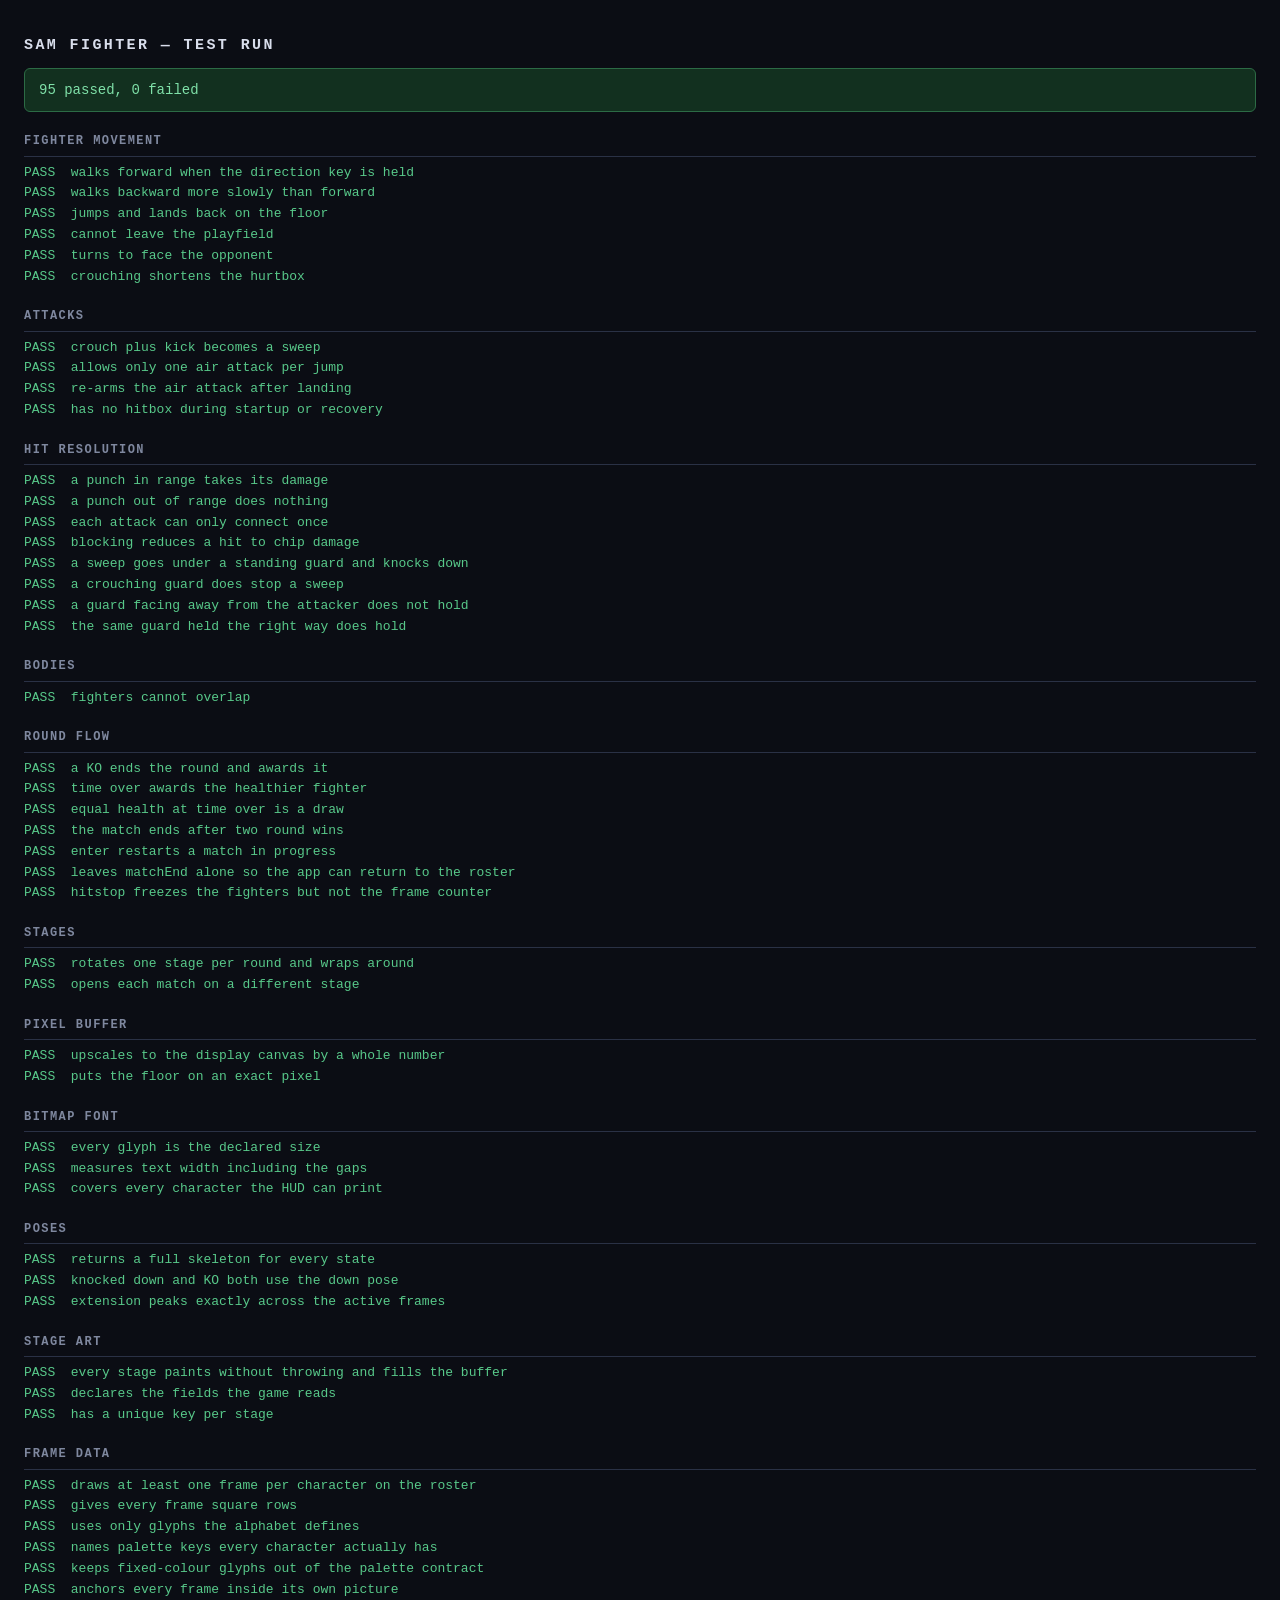
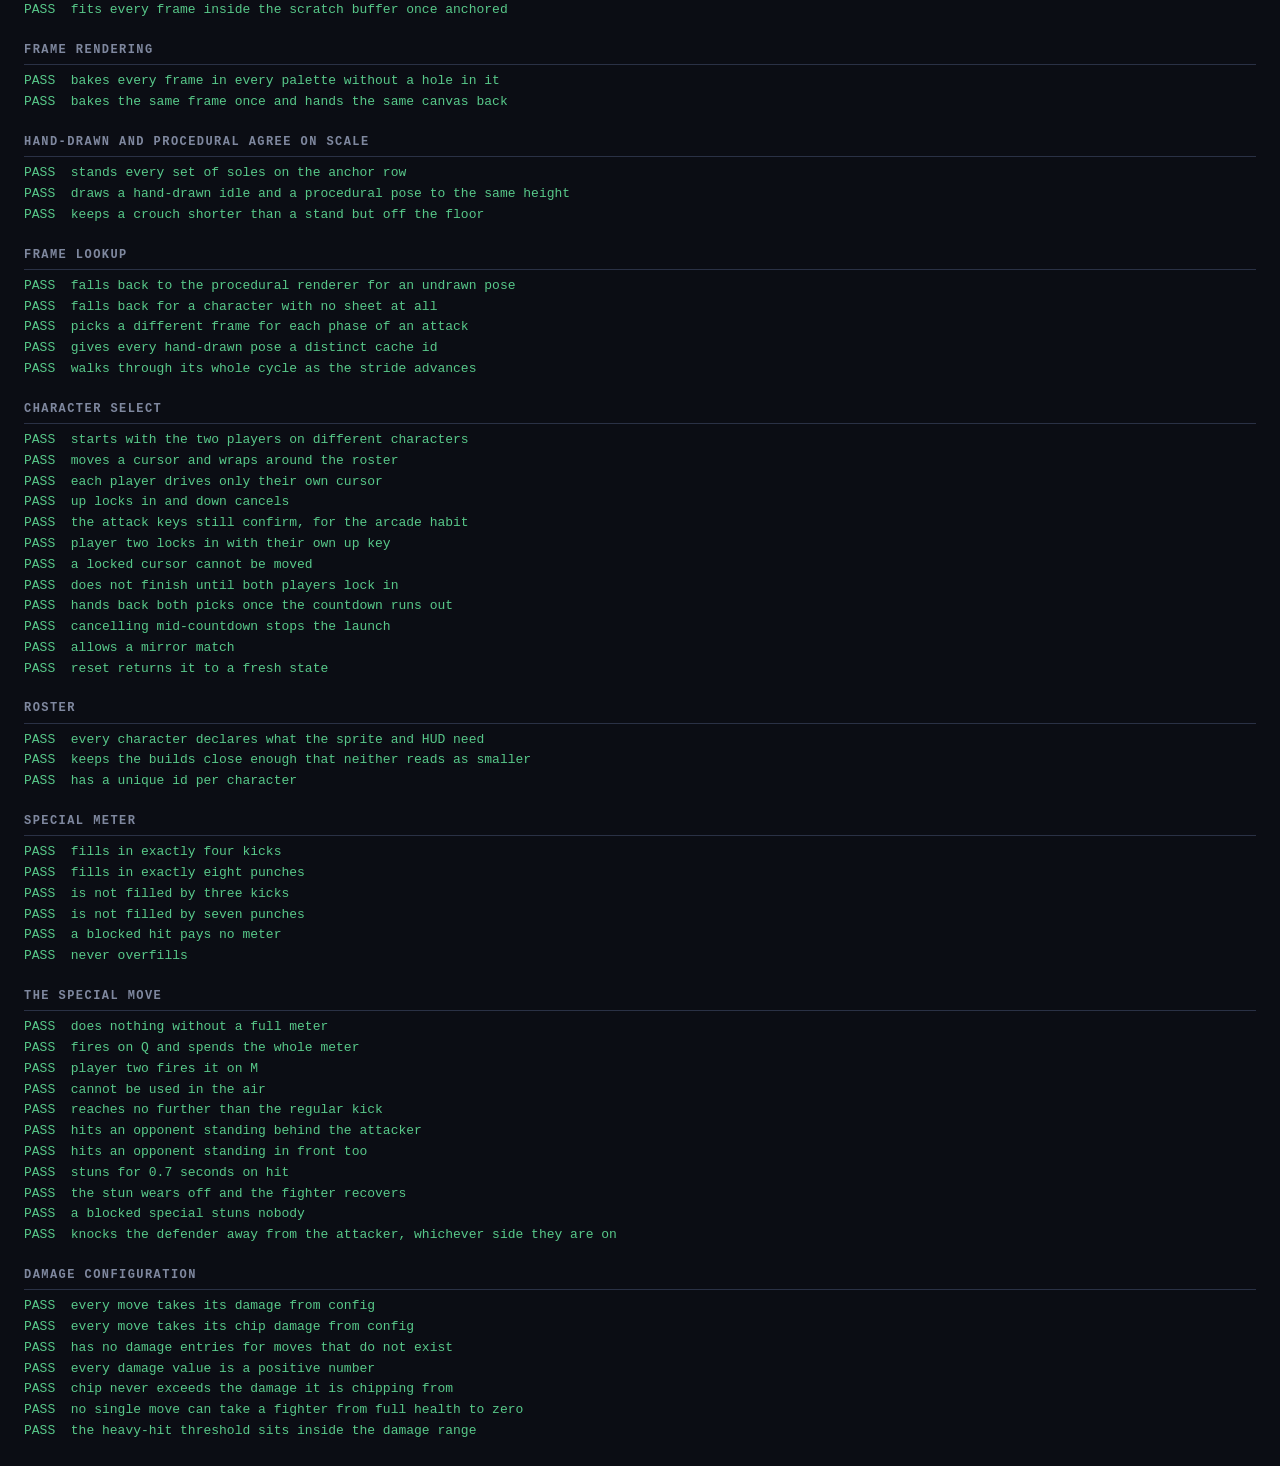
==== tests/index.html @ ebbdb6d2 "Hand-drawn sprite frames for KAI and MIRA Replaces the procedural figure for the poses players read " ====
<!doctype html>
<html lang="en">
<head>
<meta charset="utf-8">
<title>SAM FIGHTER — tests</title>
<style>
  body { background: #0b0d14; color: #d9deec; font: 13px/1.6 ui-monospace, Menlo, monospace;
         margin: 0; padding: 24px; }
  h1 { font-size: 15px; letter-spacing: .16em; text-transform: uppercase; }
  h2 { font-size: 12px; letter-spacing: .12em; text-transform: uppercase;
       color: #7f889f; margin: 20px 0 6px; border-bottom: 1px solid #2a3145; padding-bottom: 4px; }
  .ok { color: #58c98a; }
  .fail { color: #ff6b5e; margin: 4px 0; }
  .fail span { color: #b0879f; padding-left: 46px; display: block; }
  .summary { padding: 10px 14px; border-radius: 6px; font-size: 14px; margin-bottom: 8px; }
  .summary.good { background: #12301f; color: #7fe0a8; border: 1px solid #2c6b45; }
  .summary.bad { background: #331414; color: #ff9d92; border: 1px solid #7a2a2a; }
</style>
</head>
<body>
  <h1>Sam Fighter — test run</h1>
  <div id="out">running…</div>

<script type="module">
  import { run } from './harness.js';
  import './fighter.test.js';
  import './combat.test.js';
  import './match.test.js';
  import './render.test.js';
  import './frames.test.js';
  import './select.test.js';
  import './special.test.js';
  import './tuning.test.js';
  run(document.getElementById('out'));
</script>
</body>
</html>
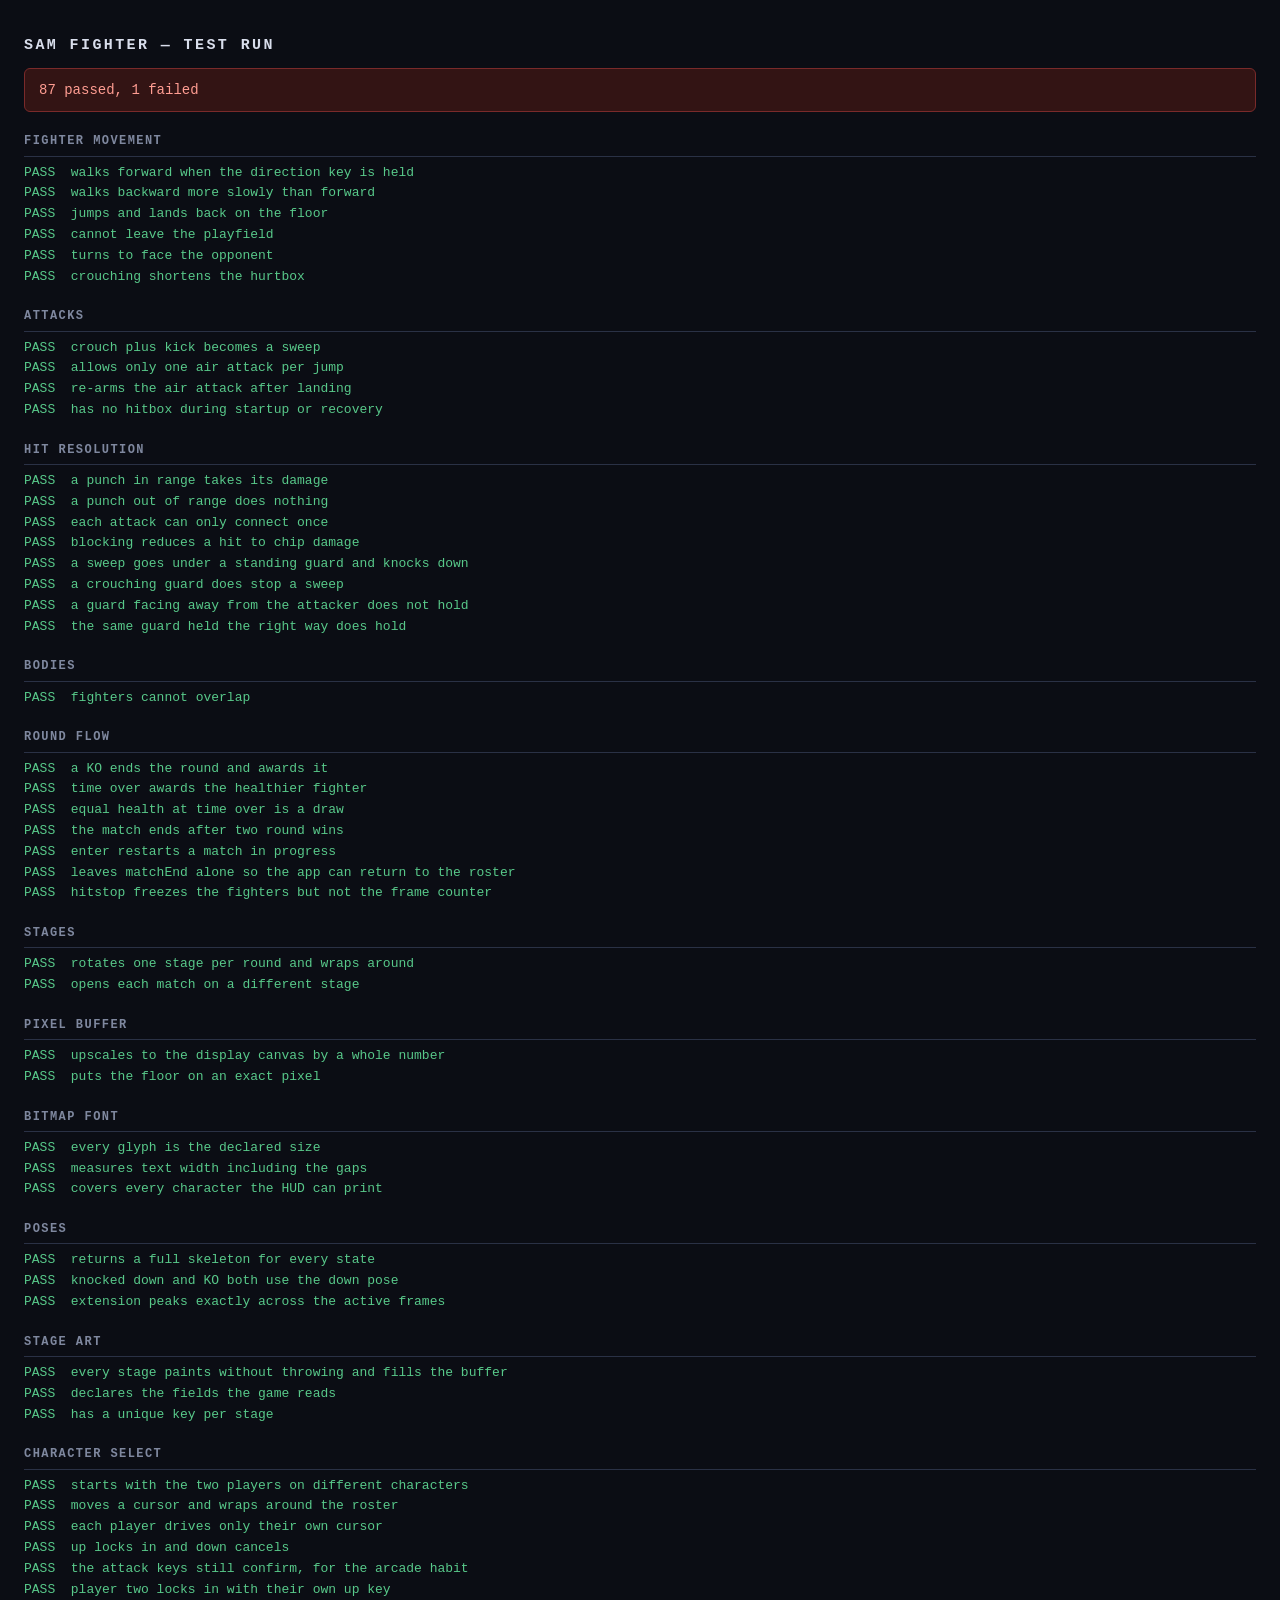
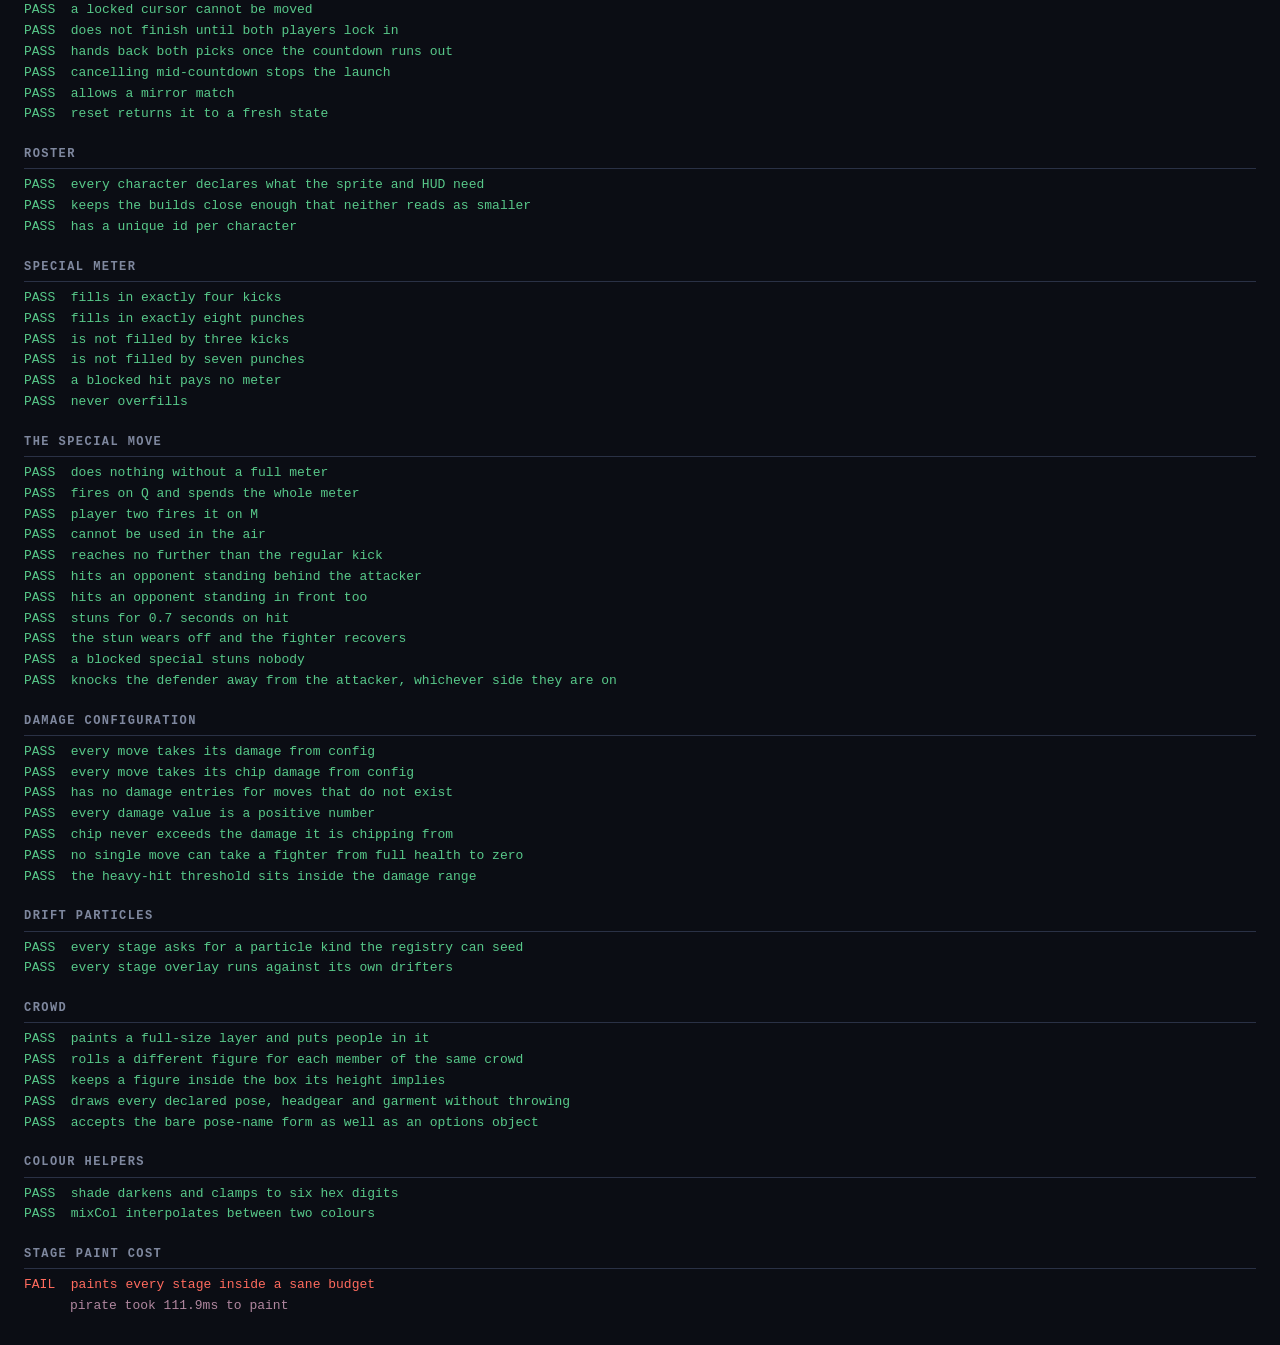
==== commit 7b4cabd4: "Rework the colossus and the crowds, add a pirate ship stage The colossus in the pyramids stage was a" ====
--- a/tests/index.html
+++ b/tests/index.html
@@ -27,10 +27,10 @@
   import './combat.test.js';
   import './match.test.js';
   import './render.test.js';
-  import './frames.test.js';
   import './select.test.js';
   import './special.test.js';
   import './tuning.test.js';
+  import './stages.test.js';
   run(document.getElementById('out'));
 </script>
 </body>
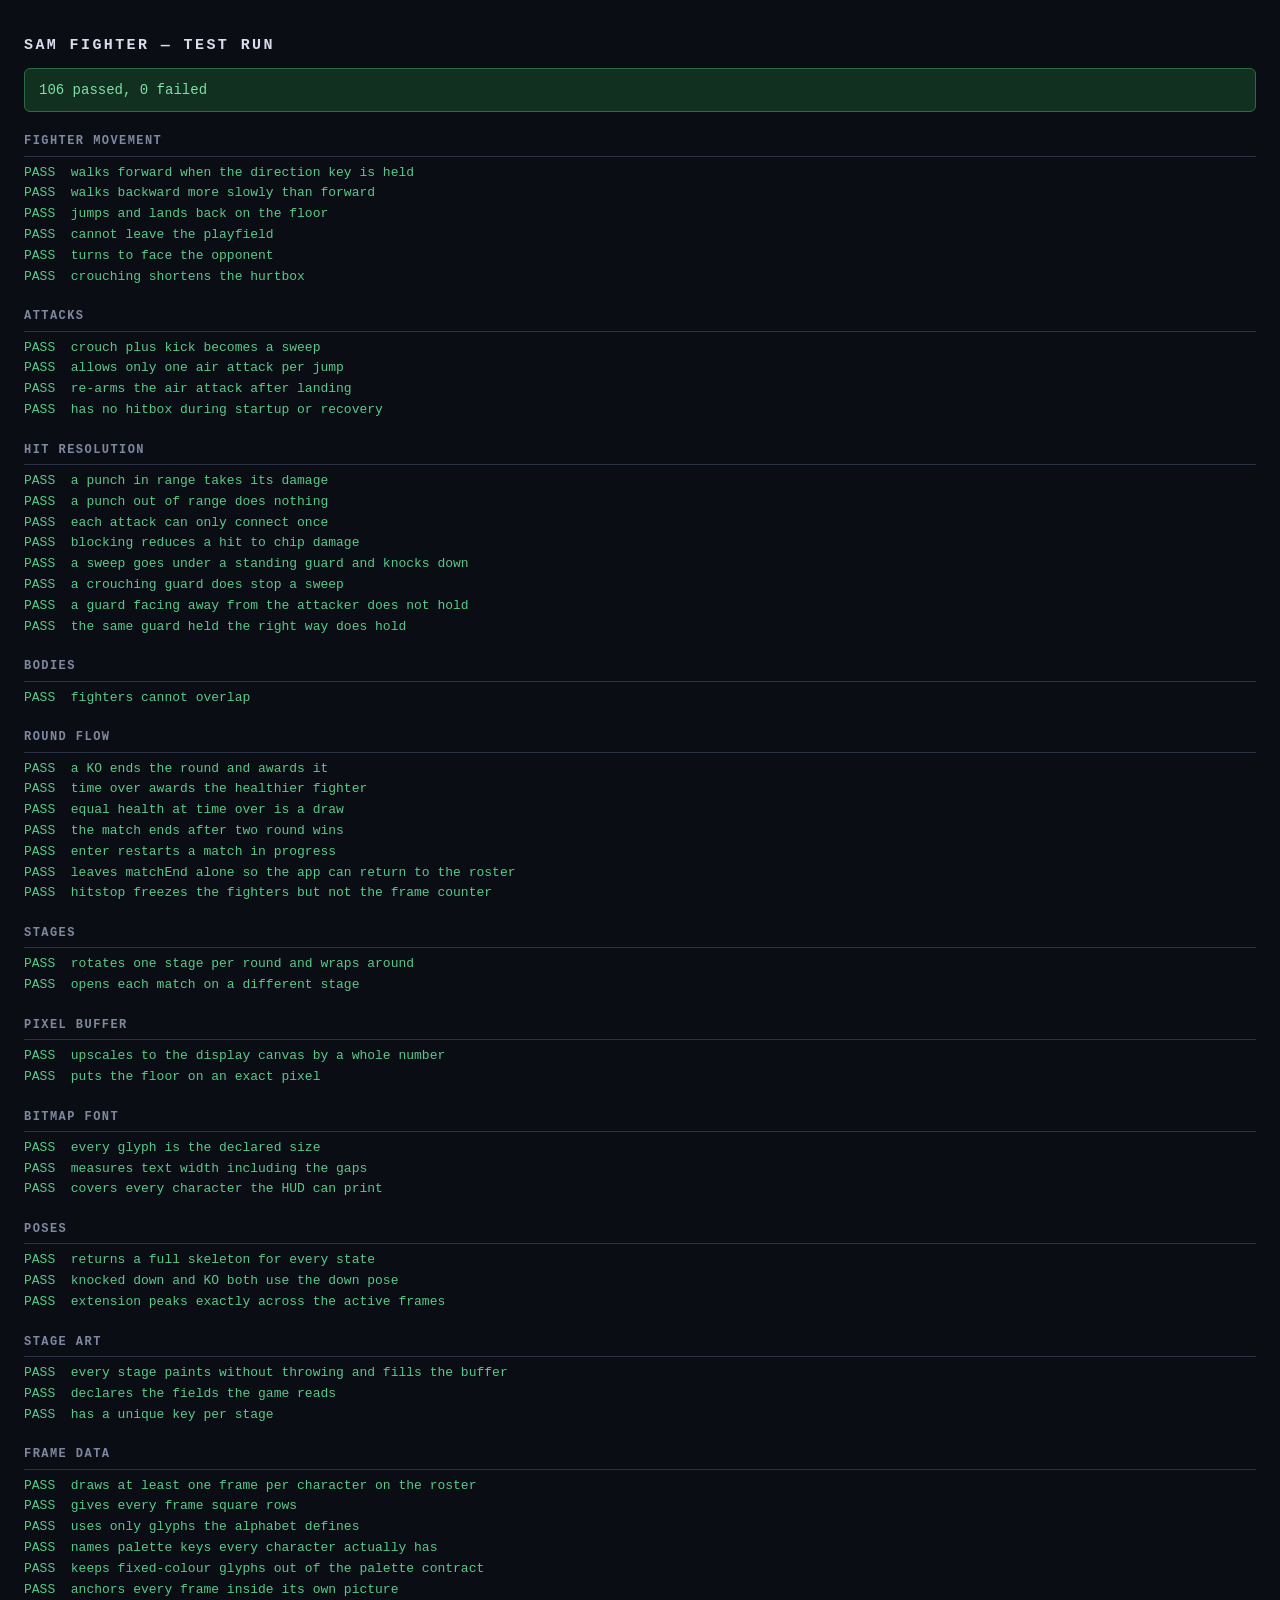
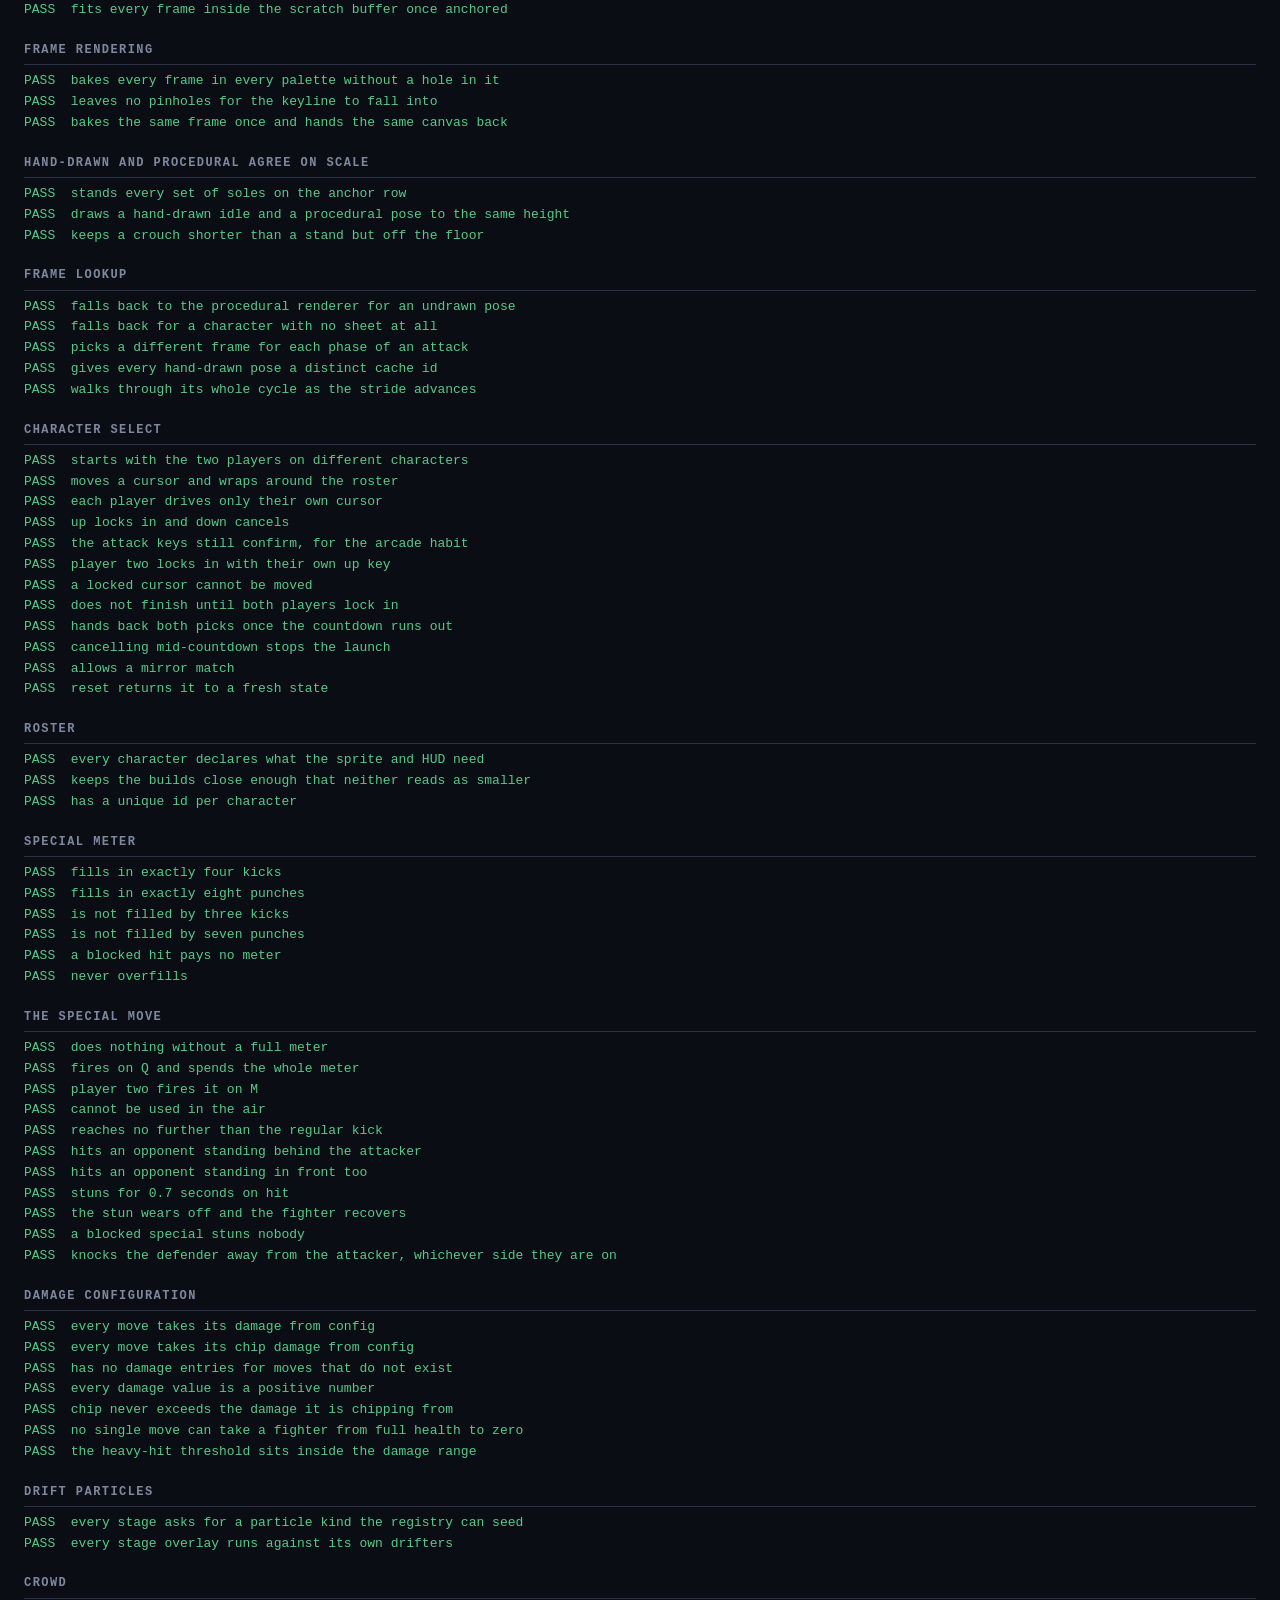
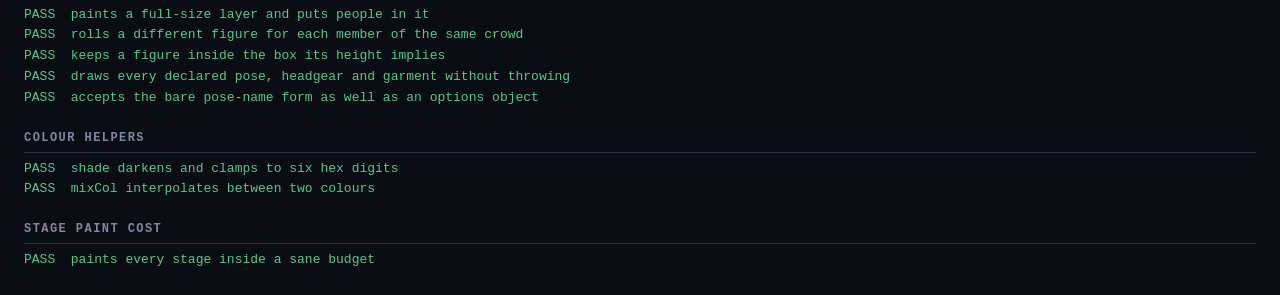
==== commit 8e2b5231: "Merge stage polish and the CORSAIR pirate deck - Colossus in the pyramids stage redrawn as carved st" ====
--- a/tests/index.html
+++ b/tests/index.html
@@ -27,6 +27,7 @@
   import './combat.test.js';
   import './match.test.js';
   import './render.test.js';
+  import './frames.test.js';
   import './select.test.js';
   import './special.test.js';
   import './tuning.test.js';
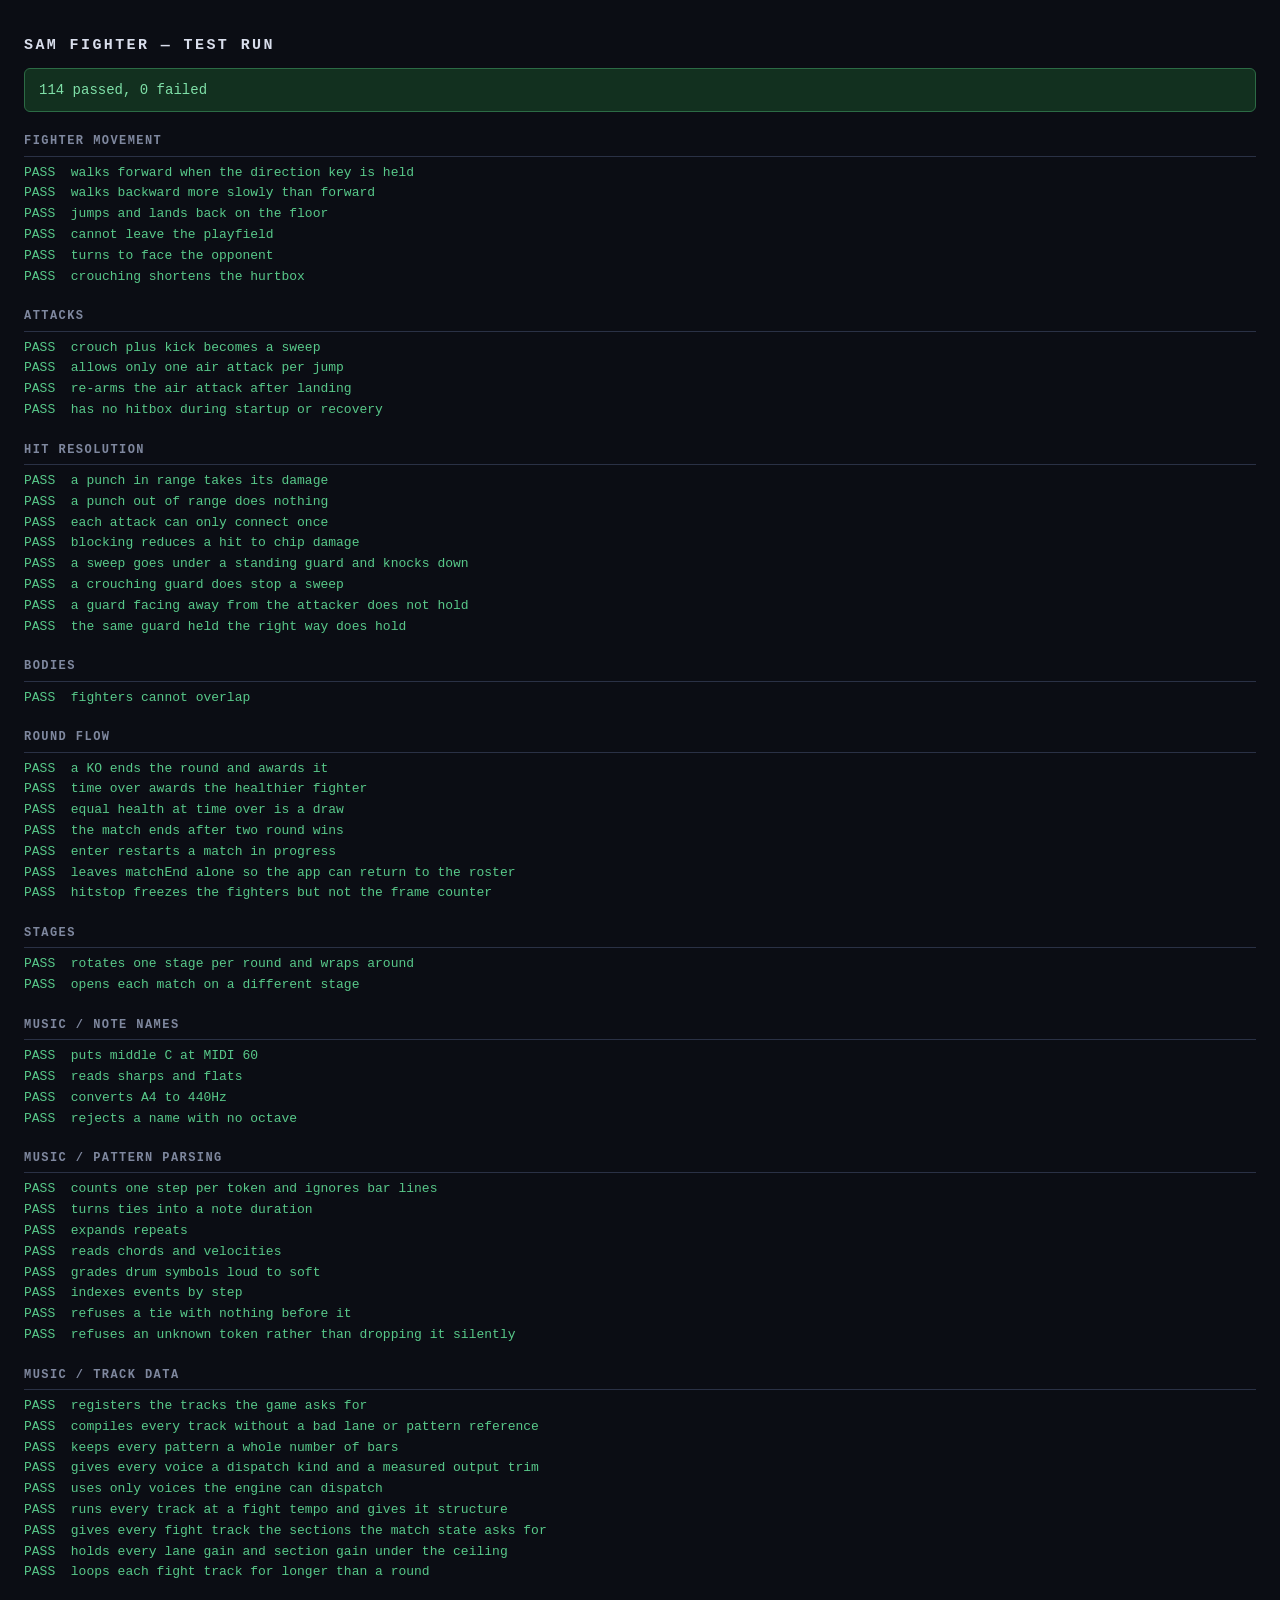
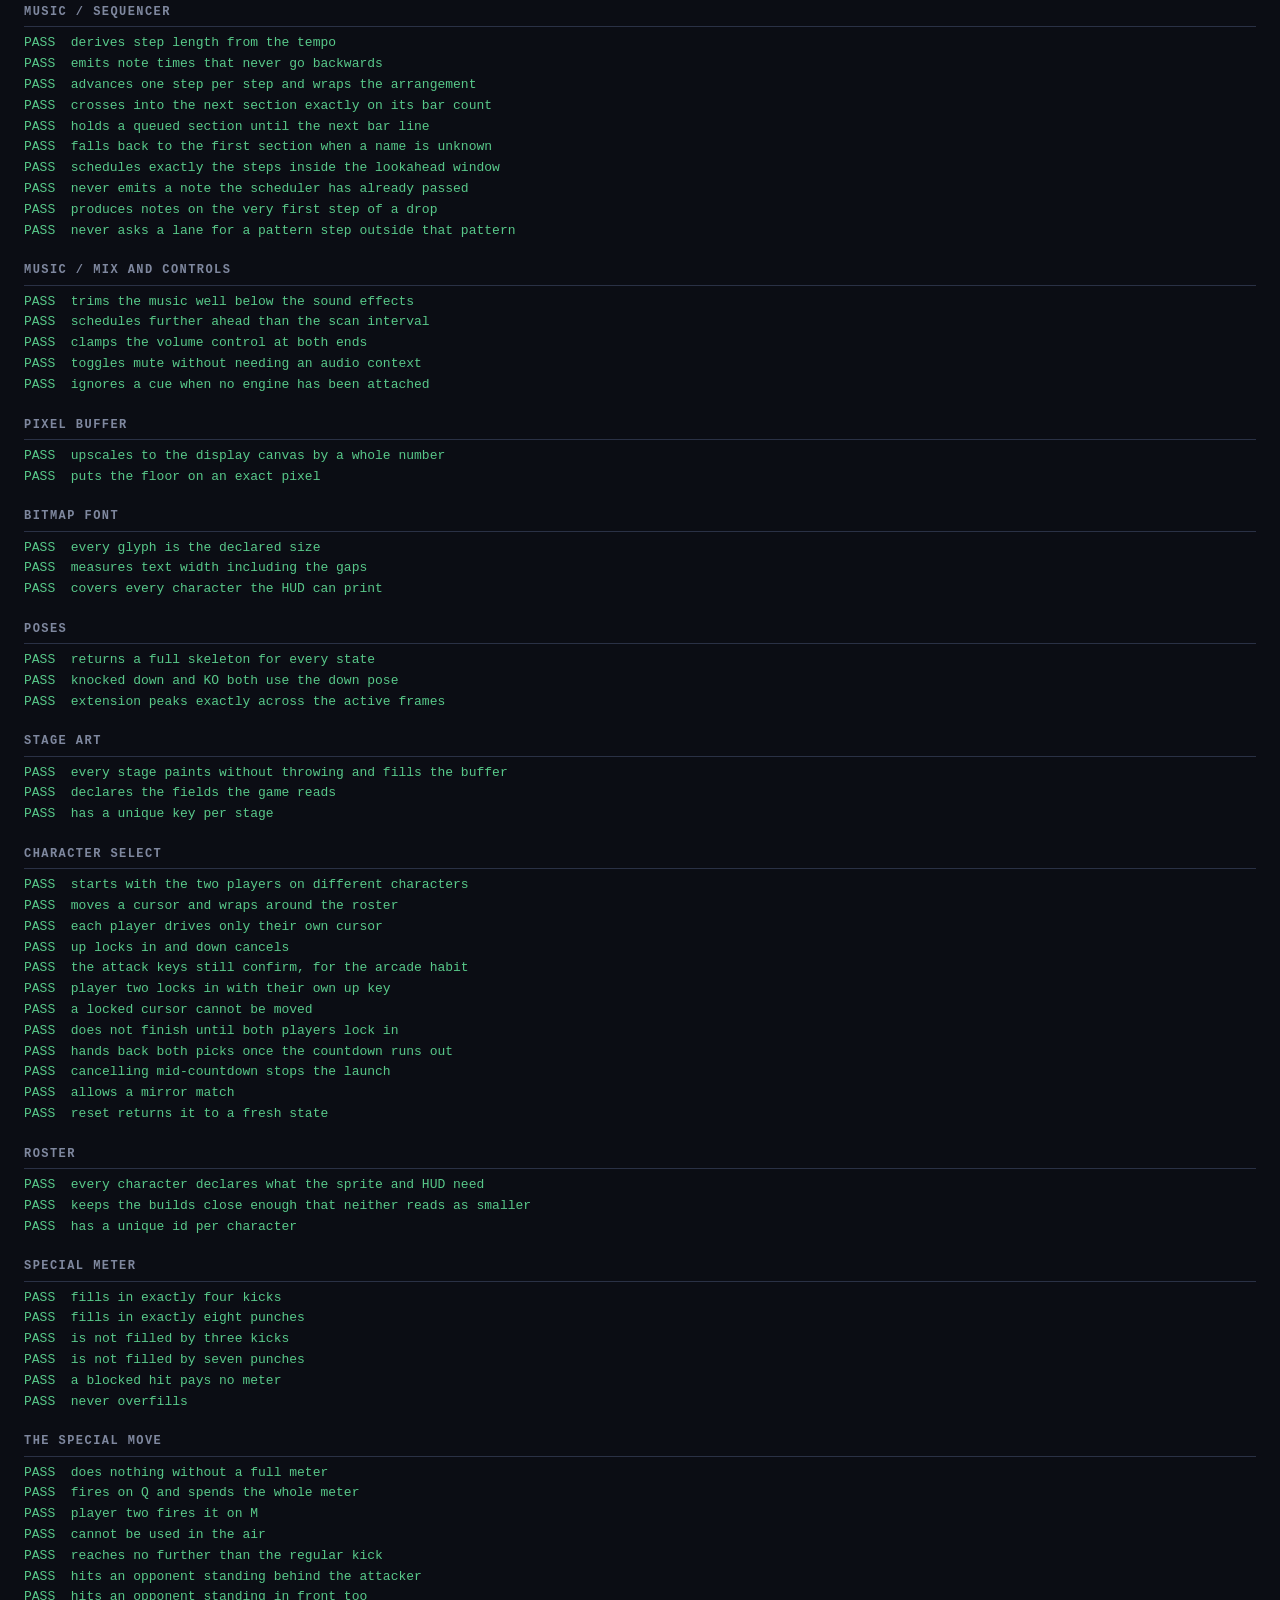
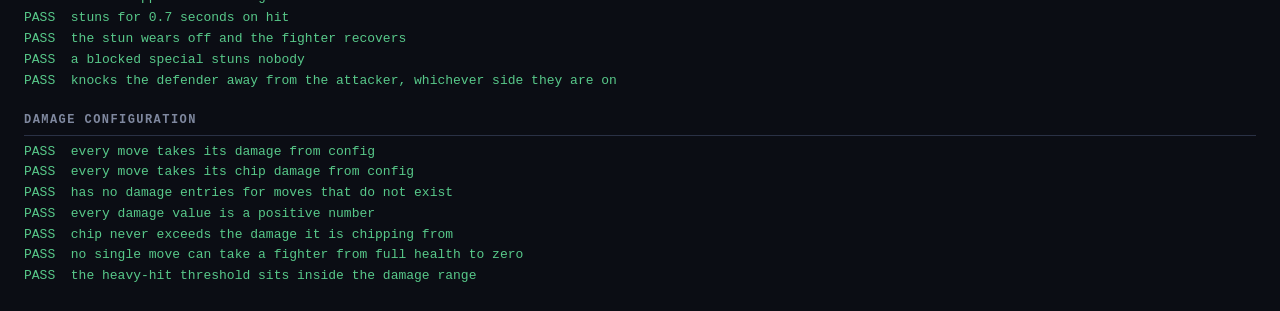
==== commit 377e1c20: "Add synthesized fight music Original background music, synthesized at runtime like the sound effects" ====
--- a/tests/index.html
+++ b/tests/index.html
@@ -26,12 +26,11 @@
   import './fighter.test.js';
   import './combat.test.js';
   import './match.test.js';
+  import './music.test.js';
   import './render.test.js';
-  import './frames.test.js';
   import './select.test.js';
   import './special.test.js';
   import './tuning.test.js';
-  import './stages.test.js';
   run(document.getElementById('out'));
 </script>
 </body>
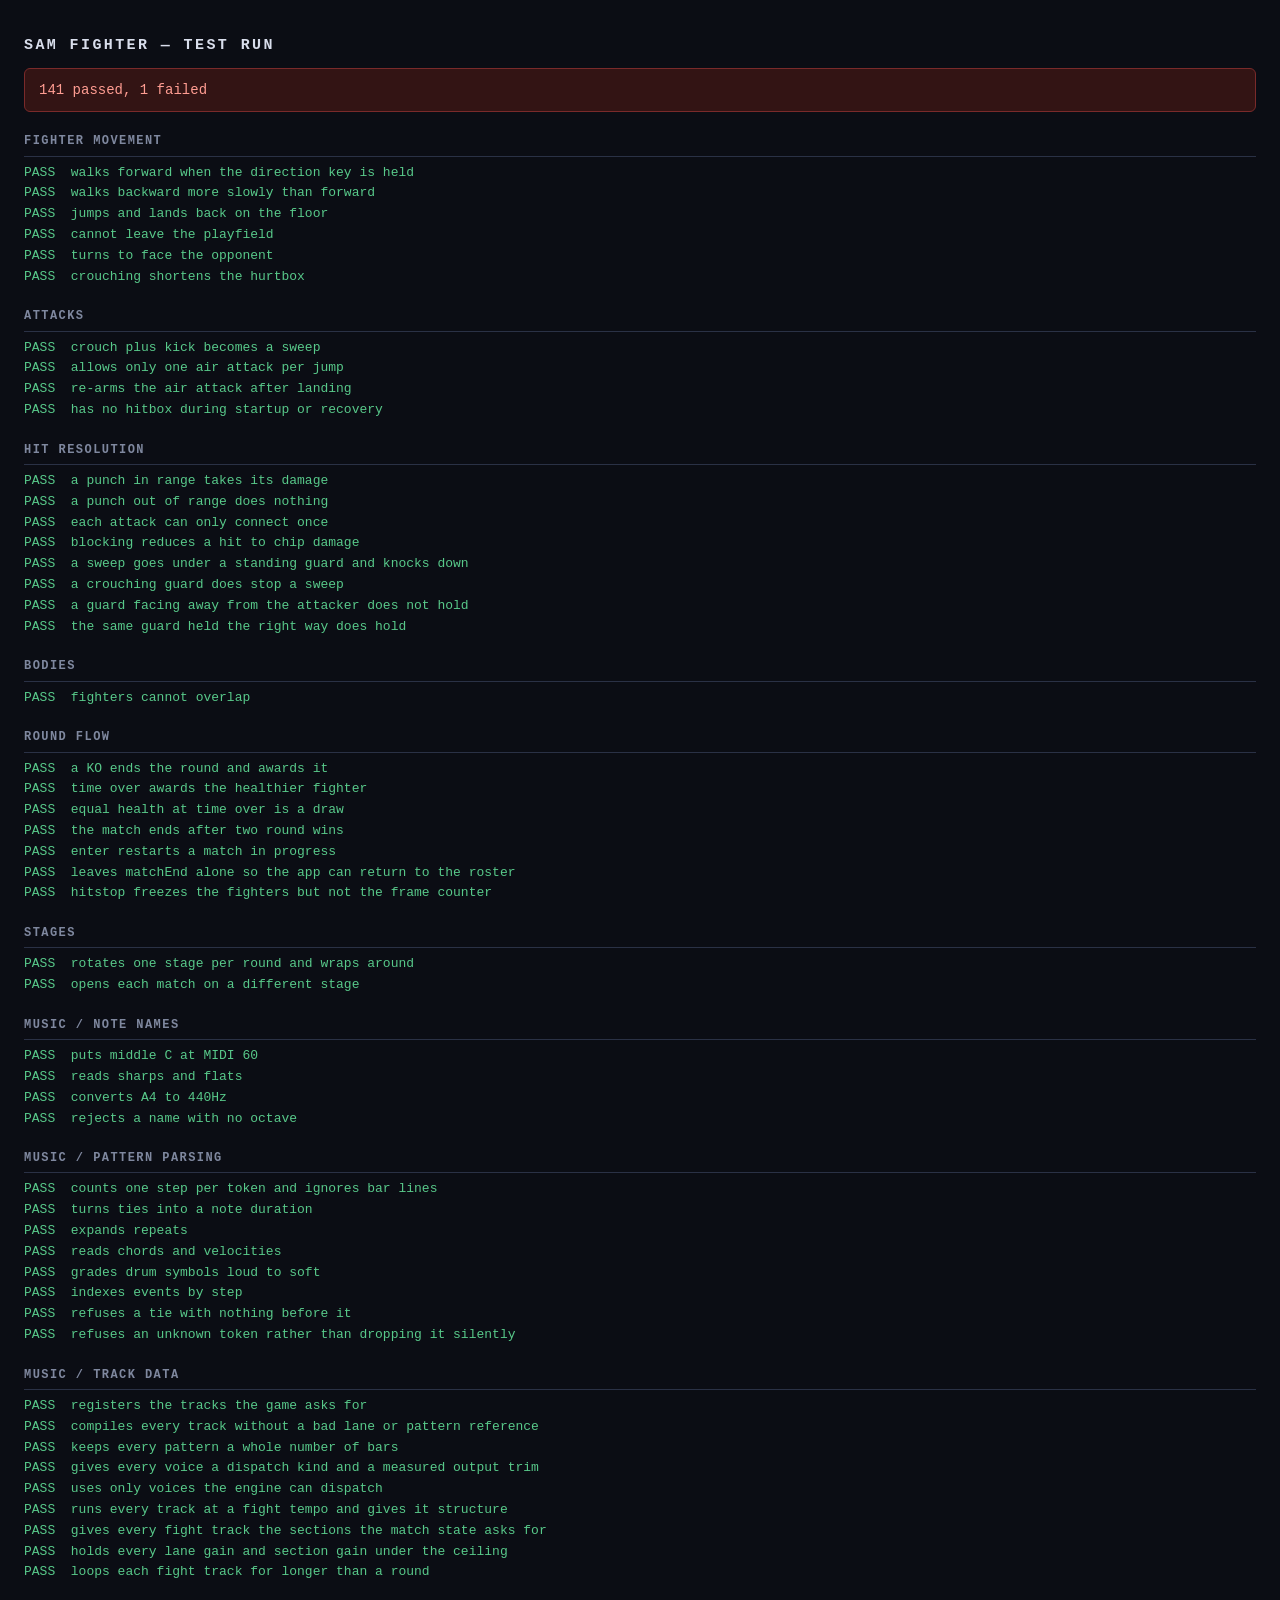
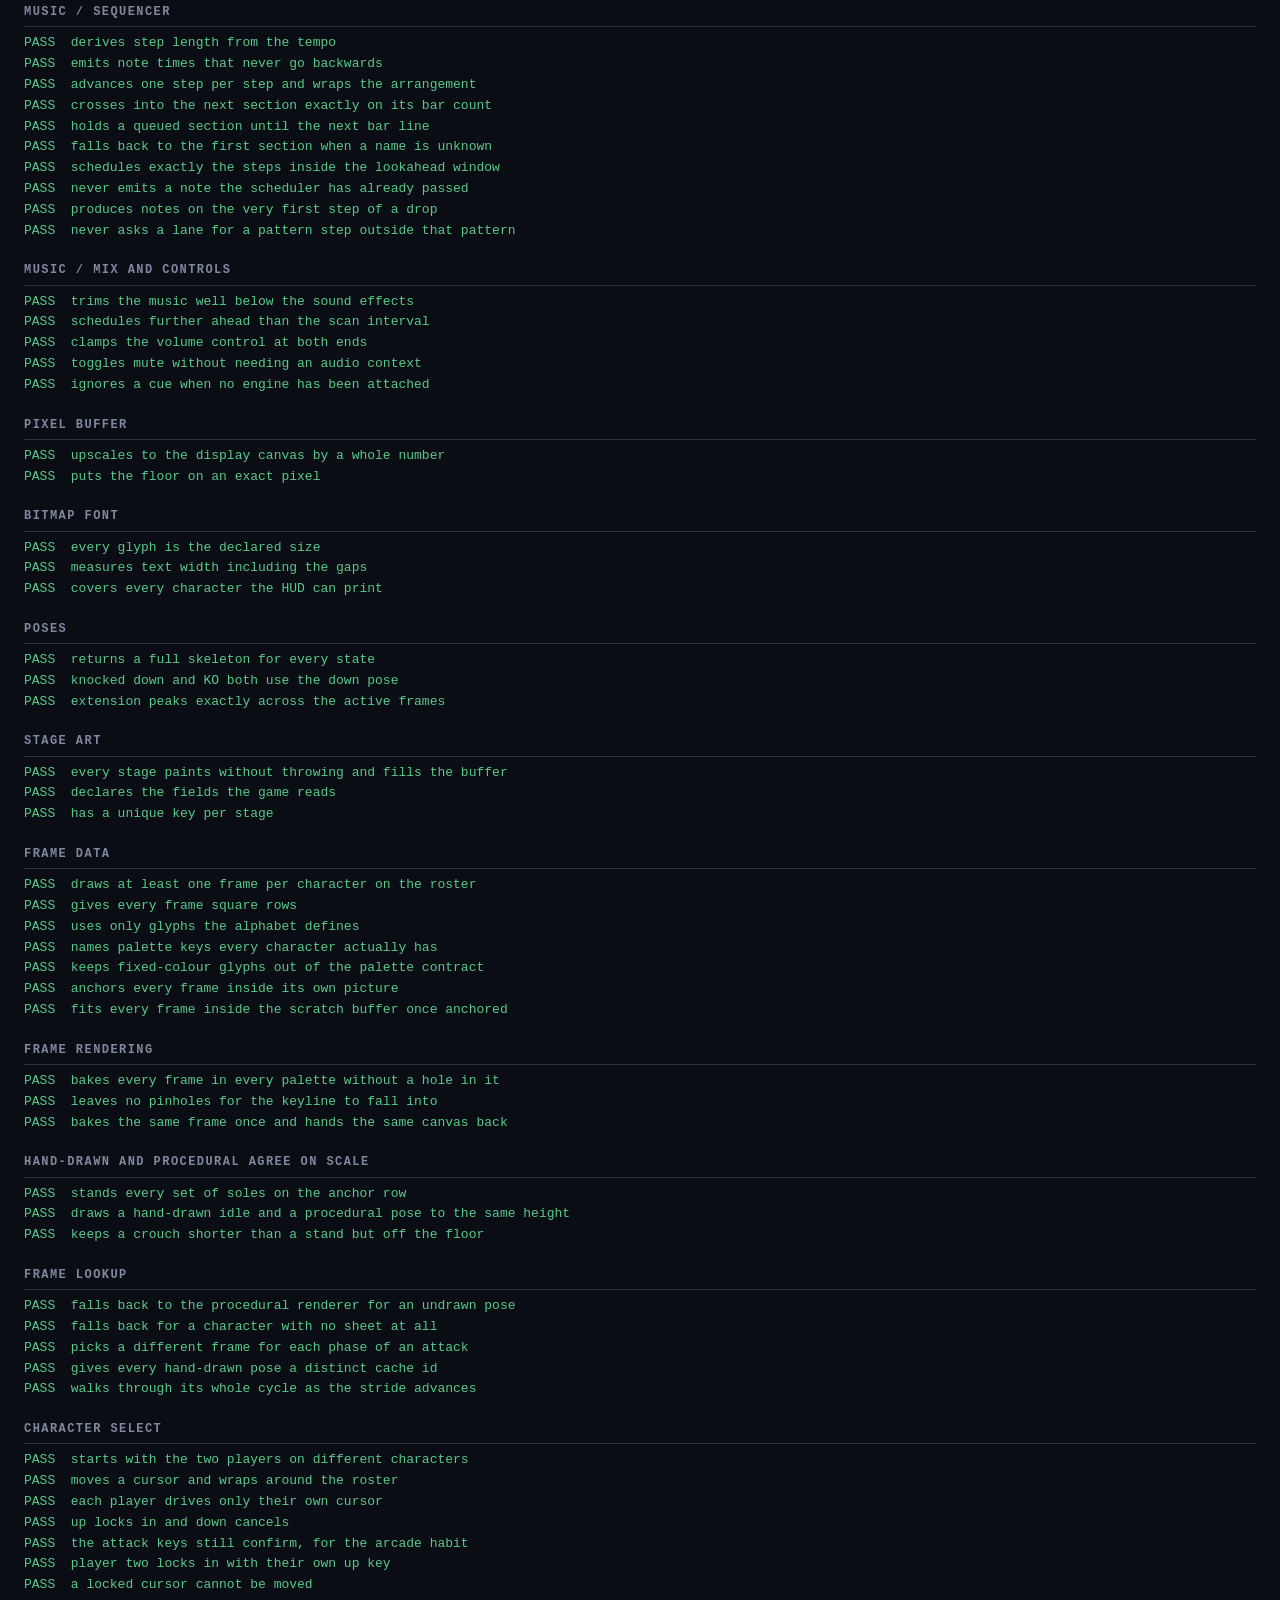
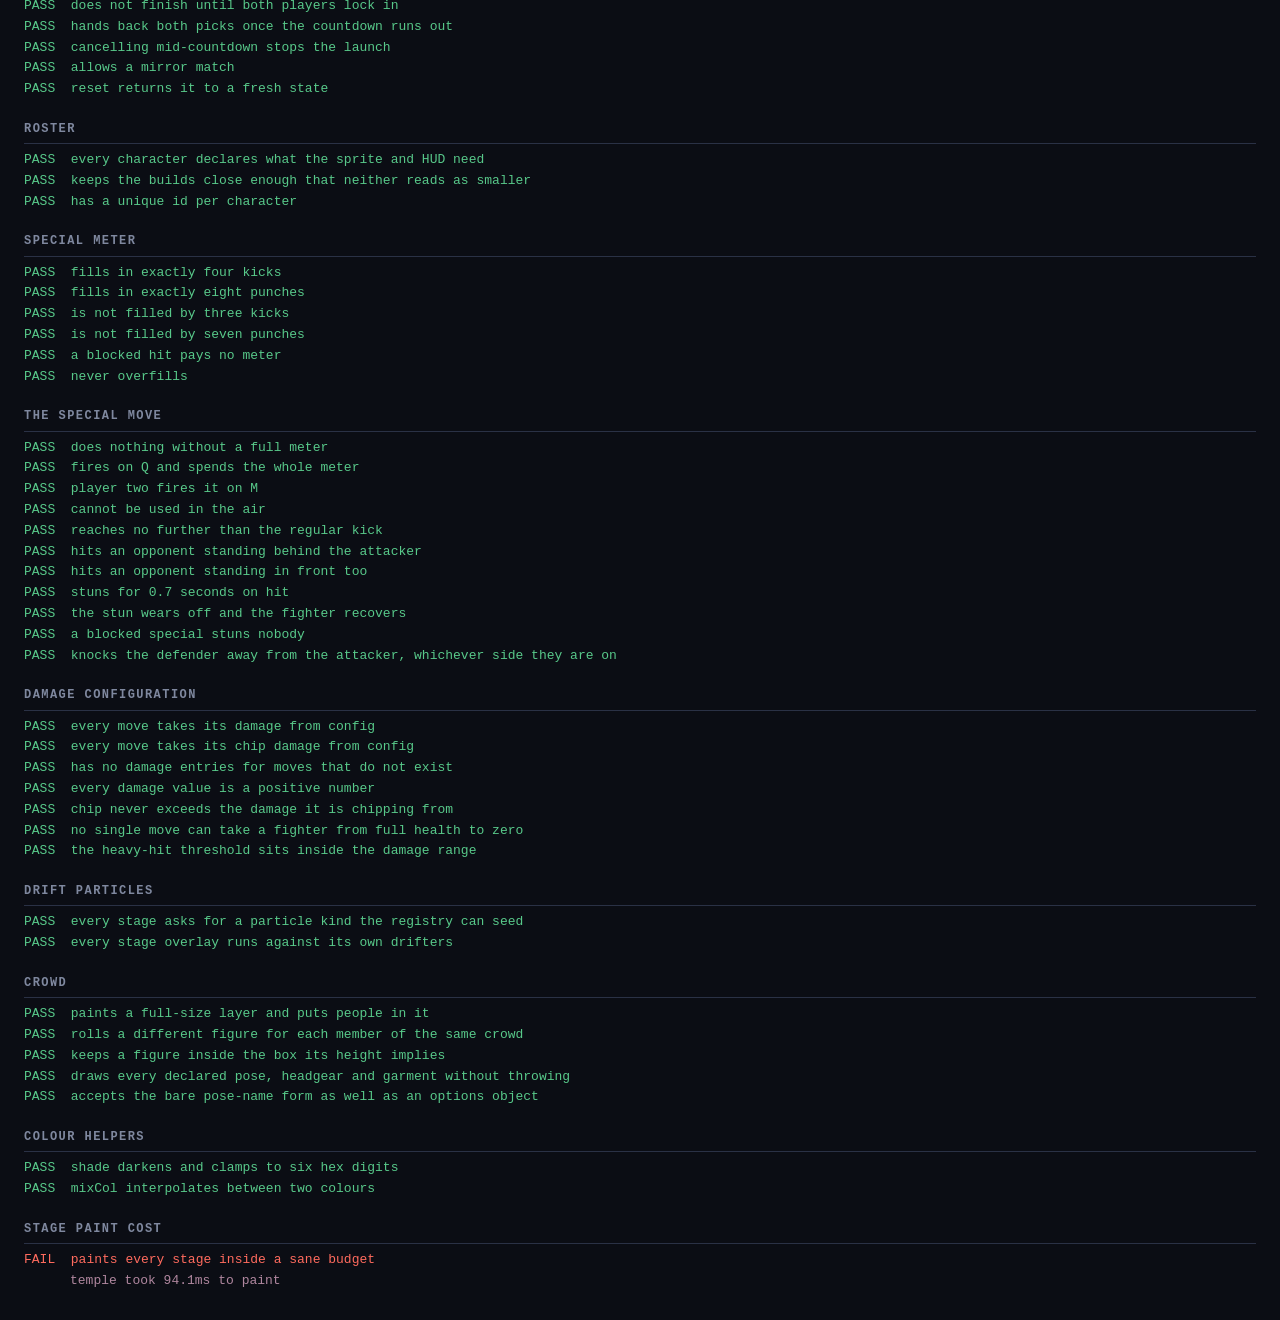
==== commit ecf47131: "Merge original fight music Four original synthesized tracks plus a lookahead scheduler, all WebAudio" ====
--- a/tests/index.html
+++ b/tests/index.html
@@ -28,9 +28,11 @@
   import './match.test.js';
   import './music.test.js';
   import './render.test.js';
+  import './frames.test.js';
   import './select.test.js';
   import './special.test.js';
   import './tuning.test.js';
+  import './stages.test.js';
   run(document.getElementById('out'));
 </script>
 </body>
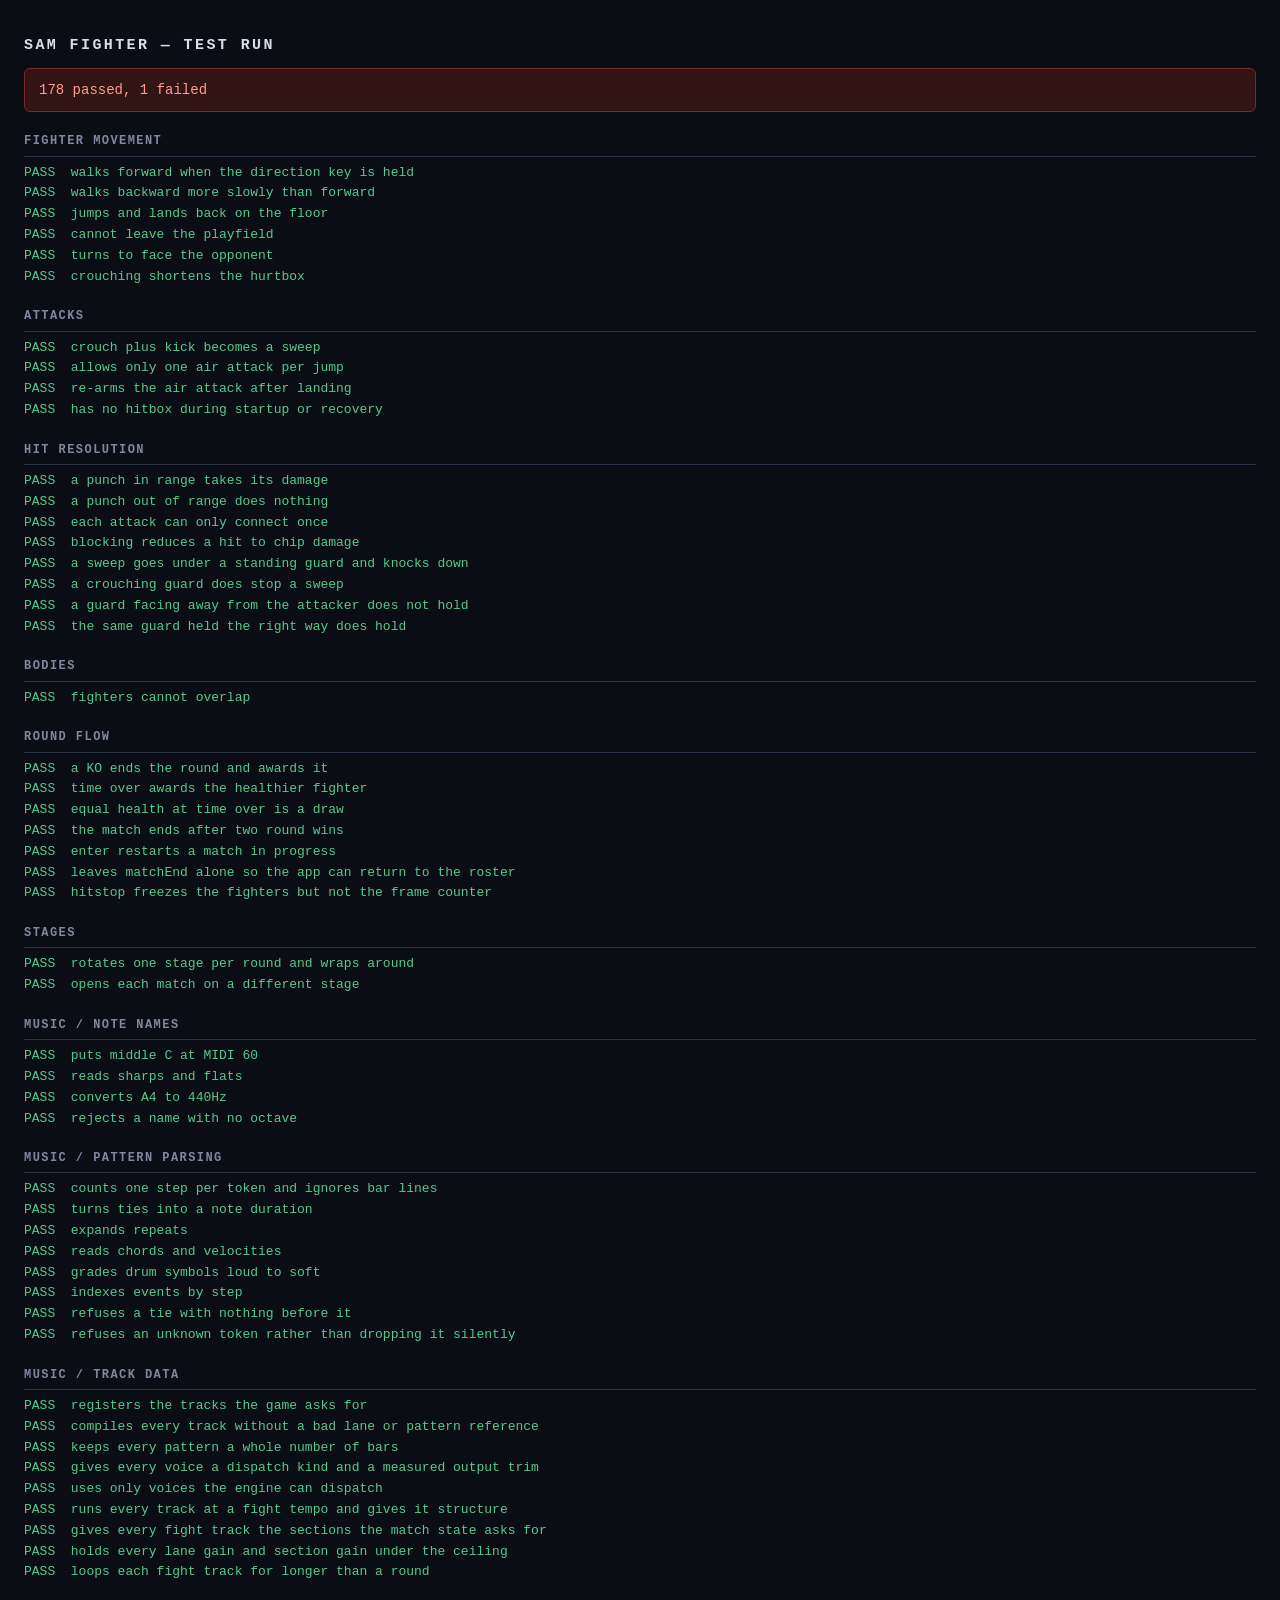
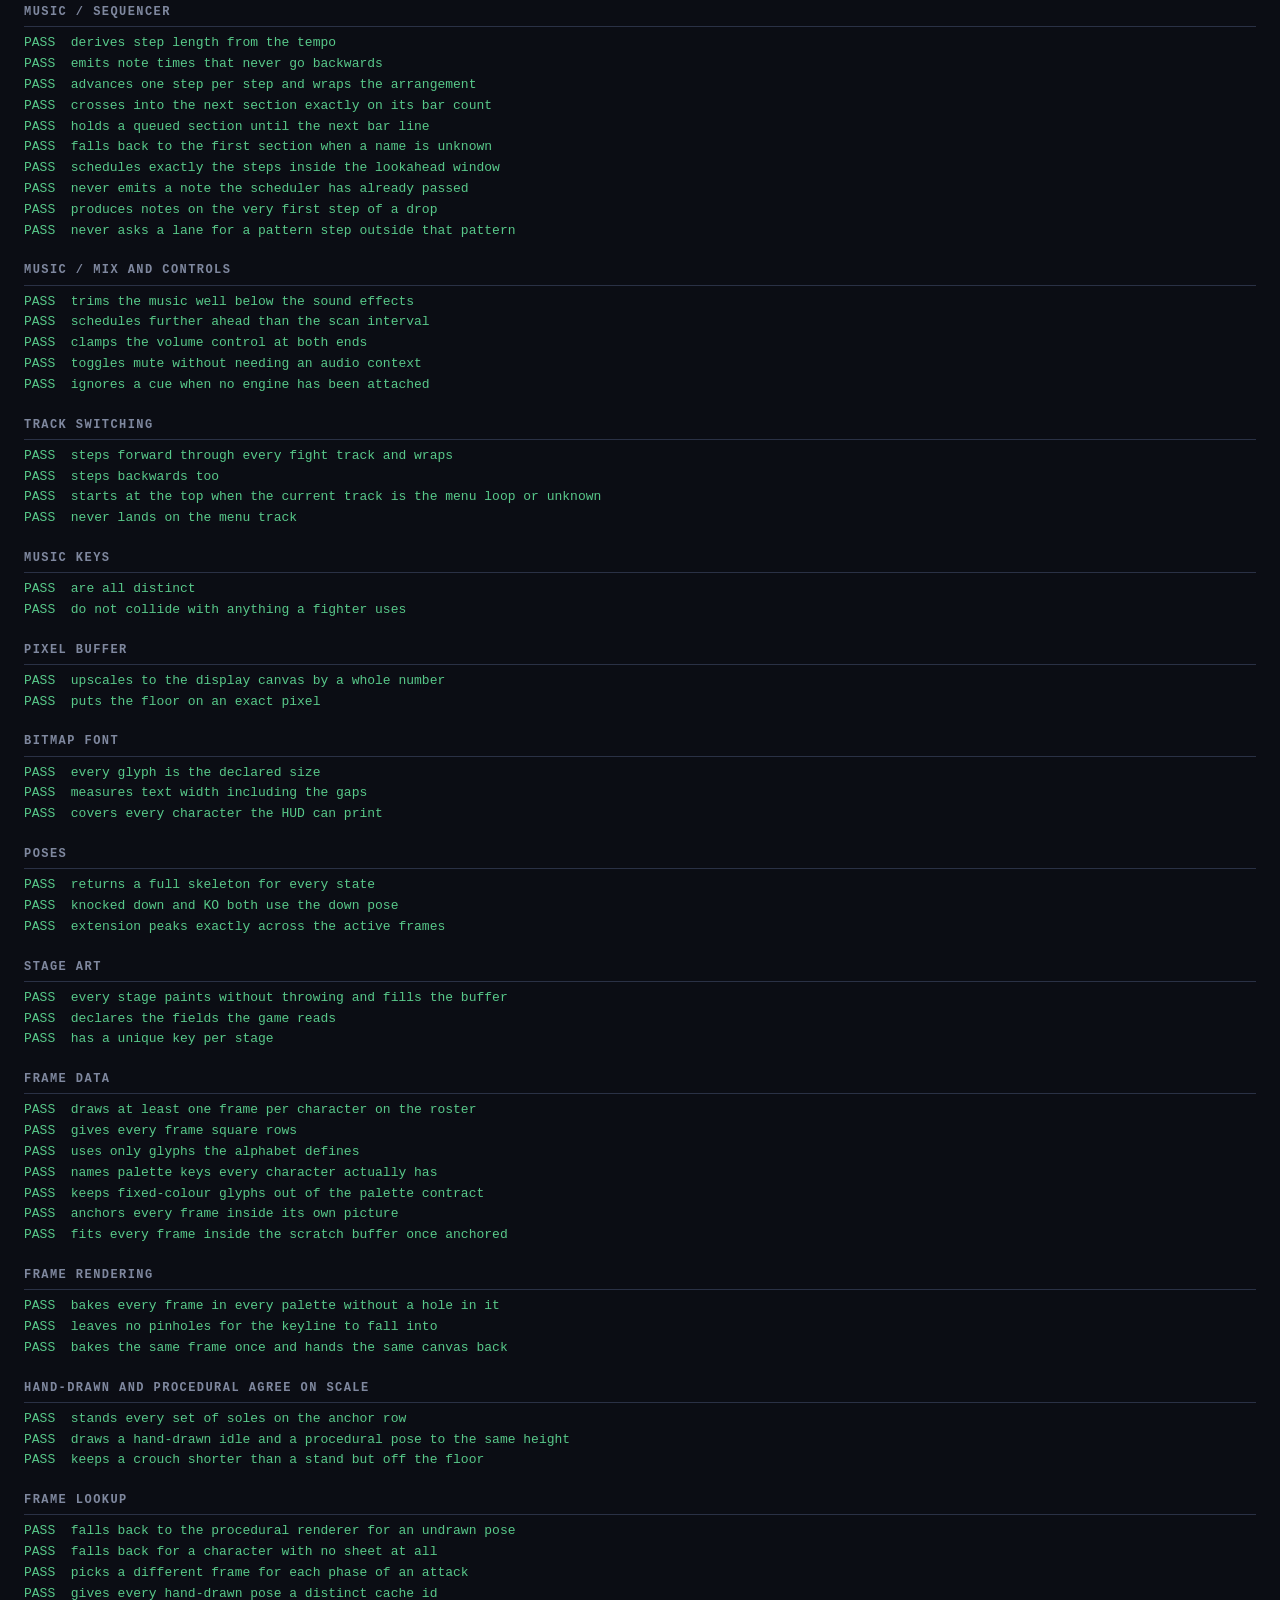
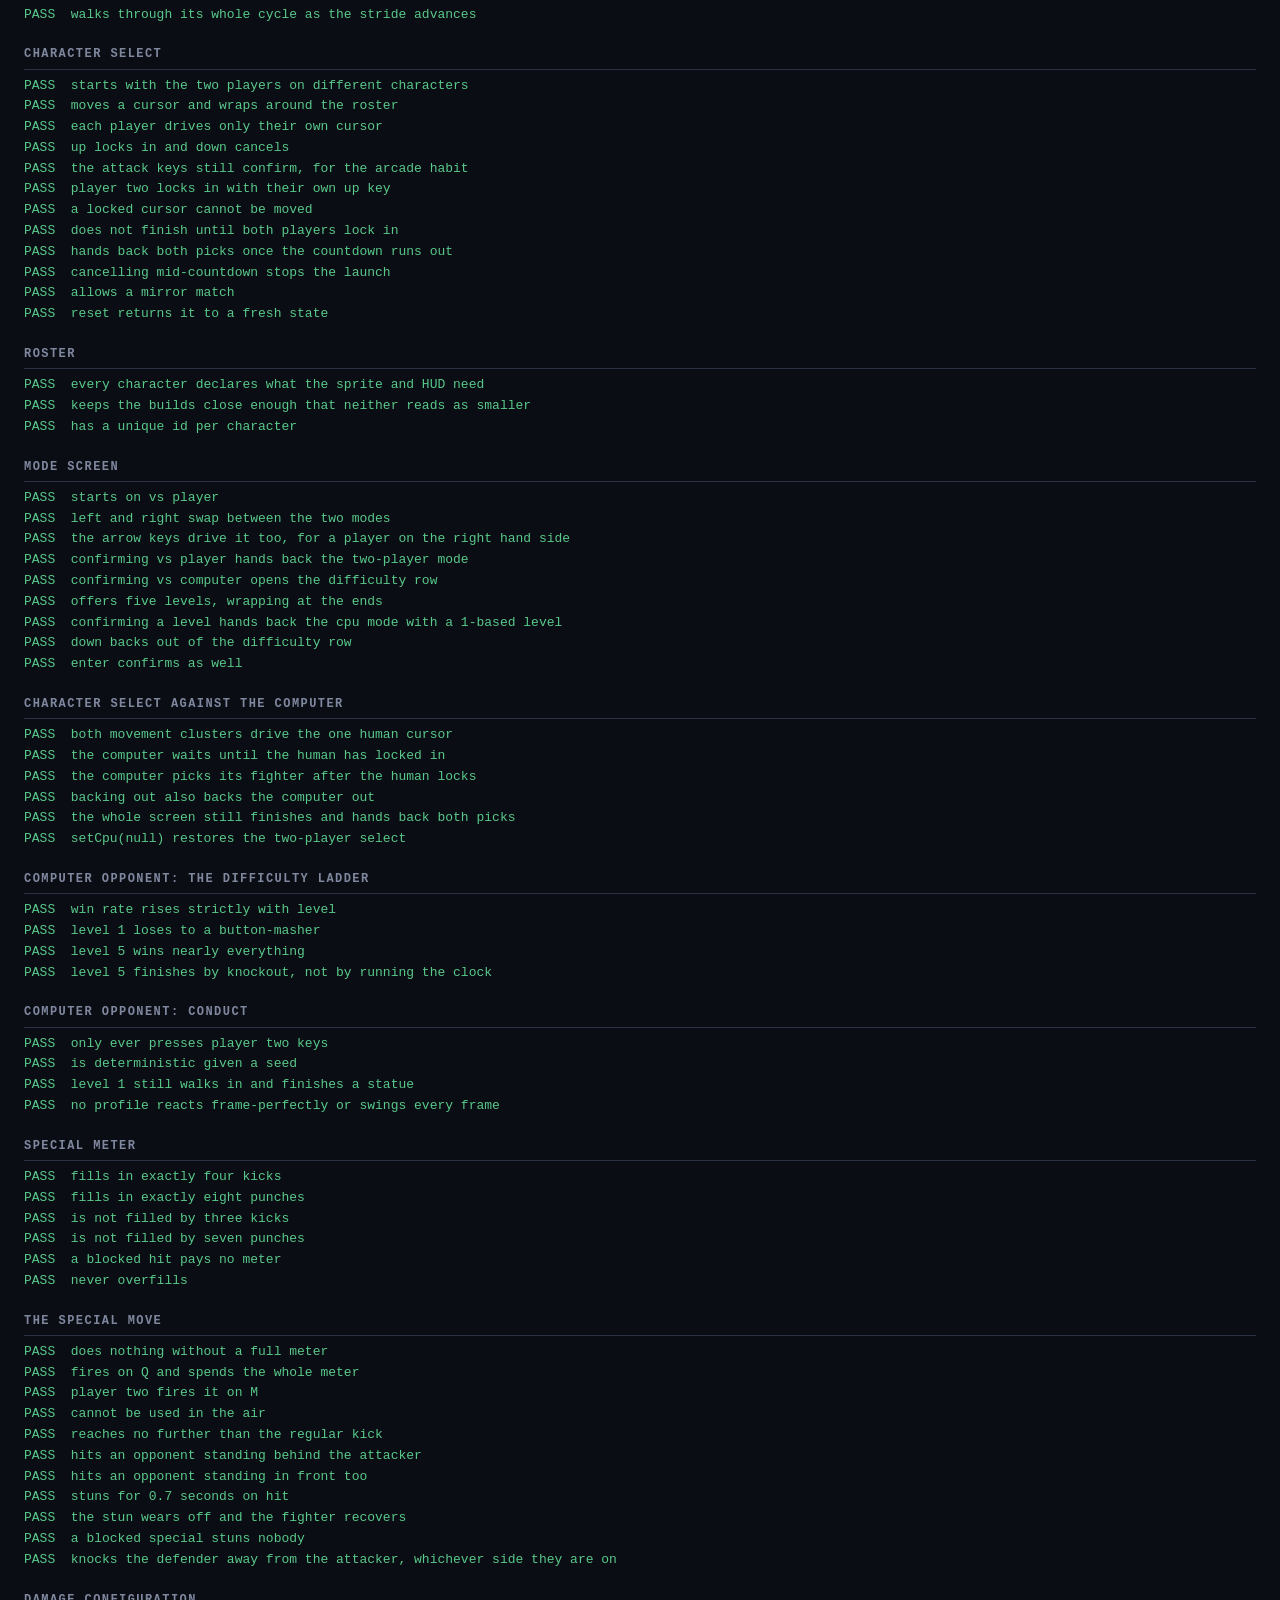
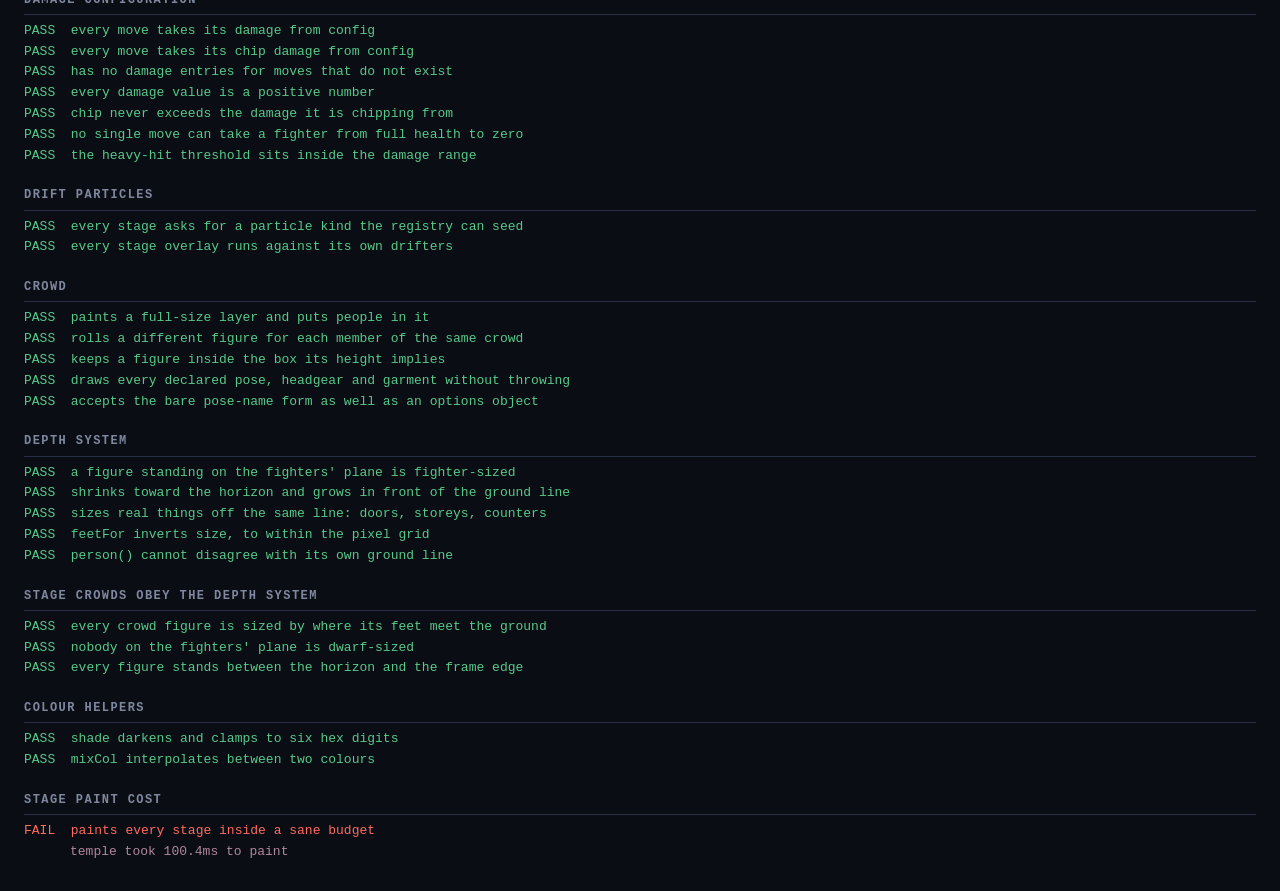
==== commit d5d1ea4a: "Add a computer opponent with five difficulty levels A mode screen now sits in front of the character" ====
--- a/tests/index.html
+++ b/tests/index.html
@@ -30,6 +30,8 @@
   import './render.test.js';
   import './frames.test.js';
   import './select.test.js';
+  import './mode.test.js';
+  import './ai.test.js';
   import './special.test.js';
   import './tuning.test.js';
   import './stages.test.js';
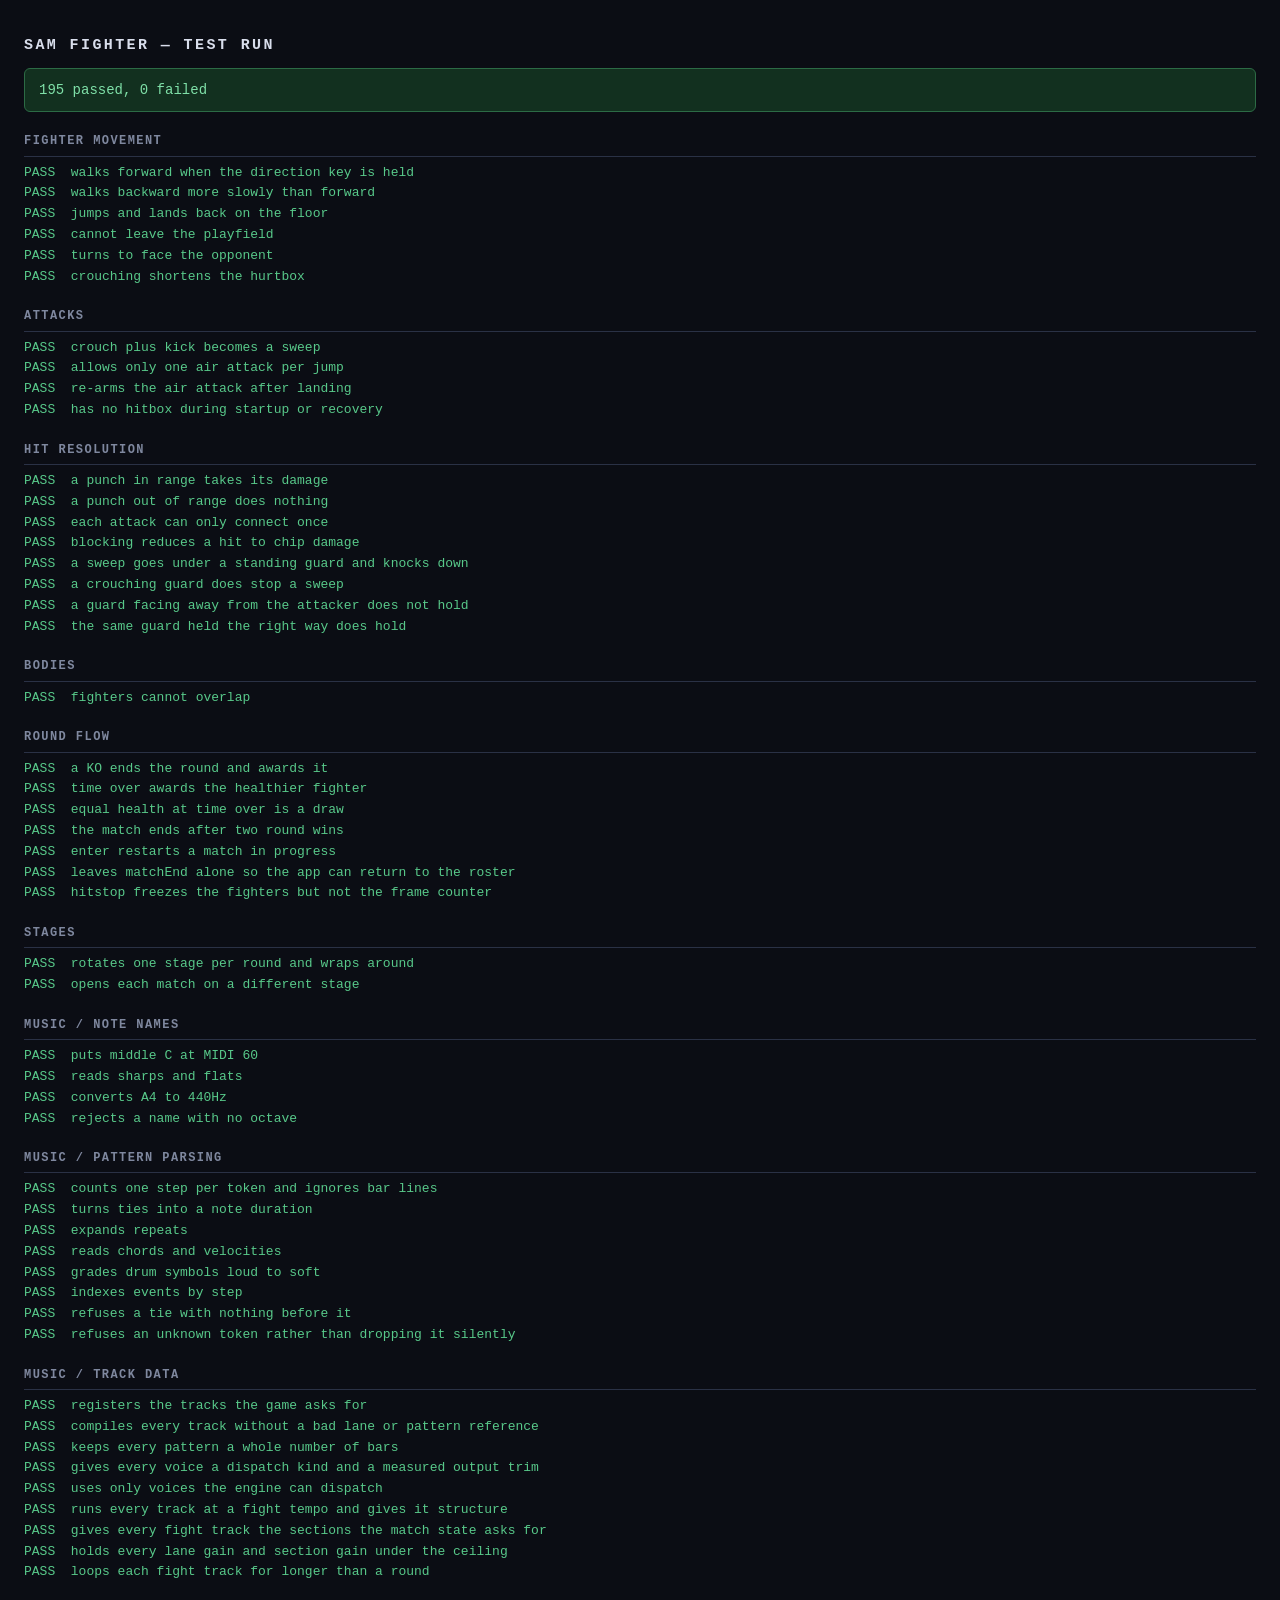
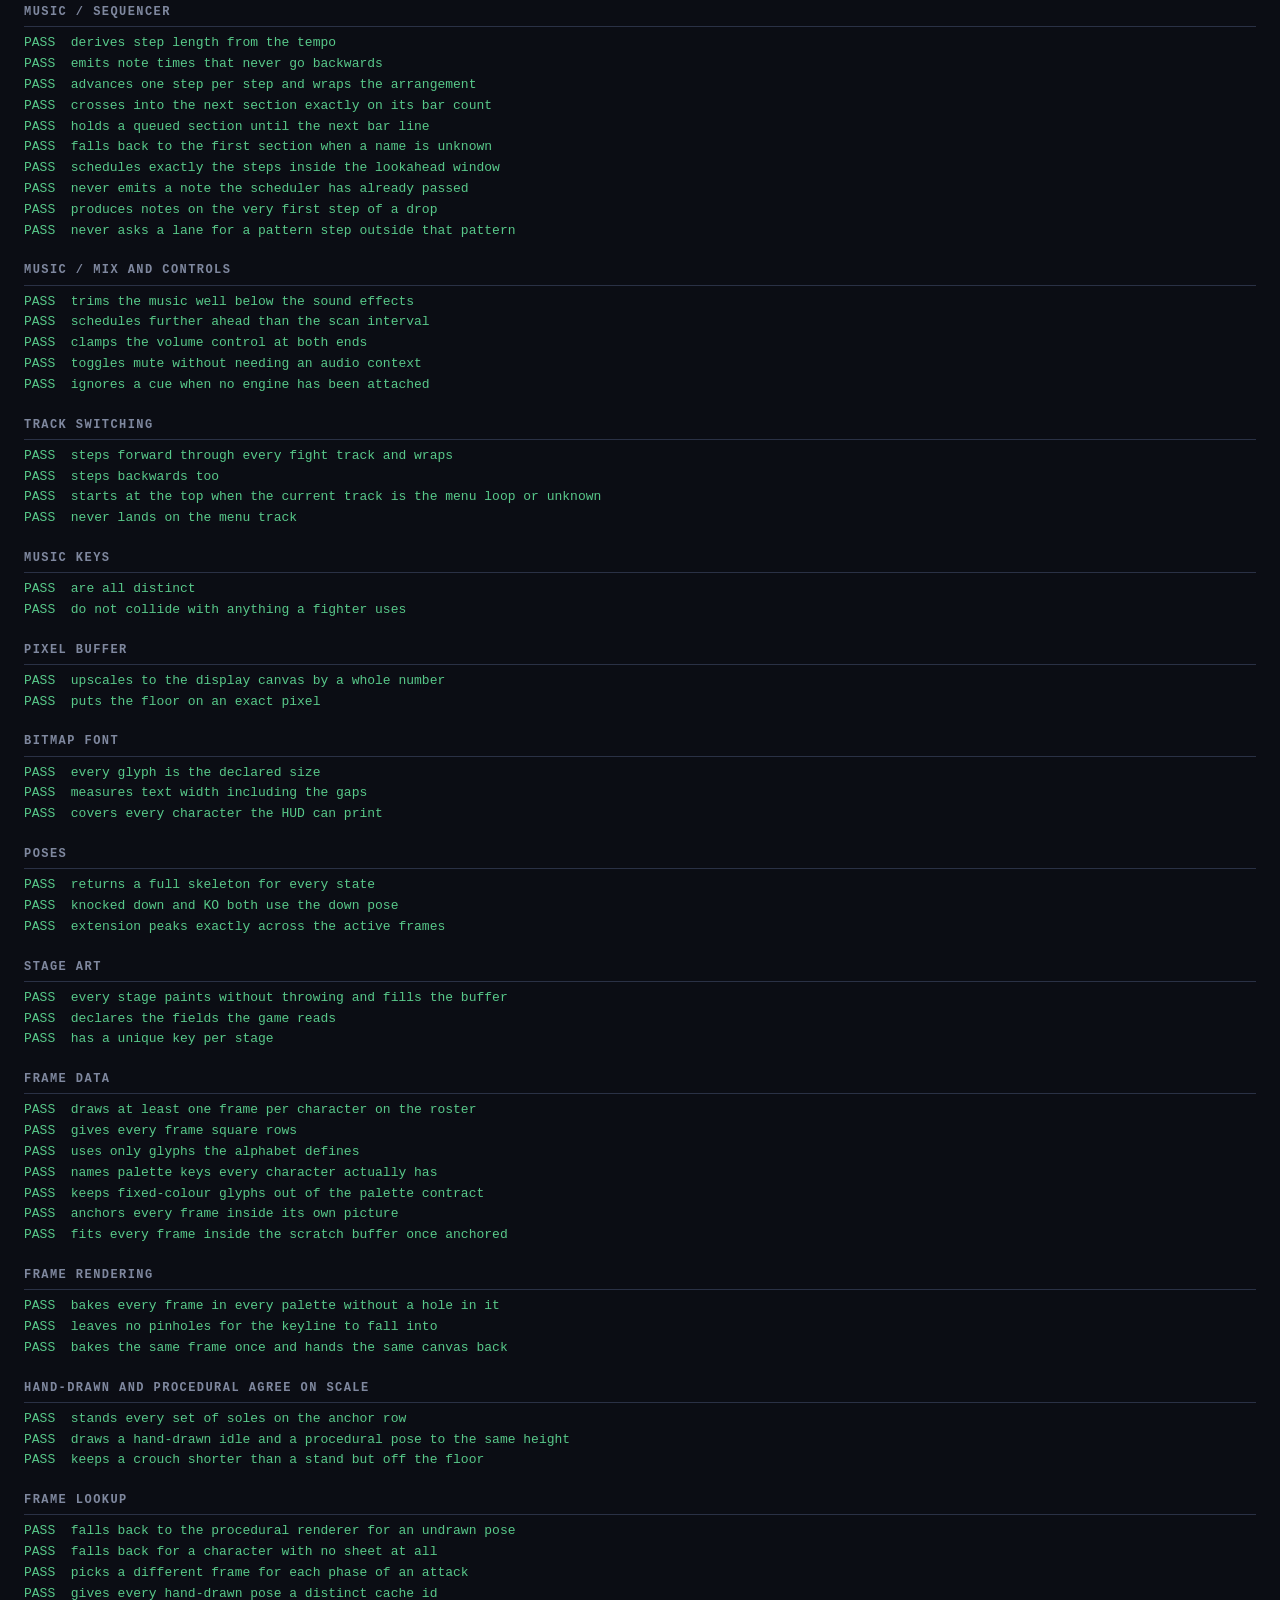
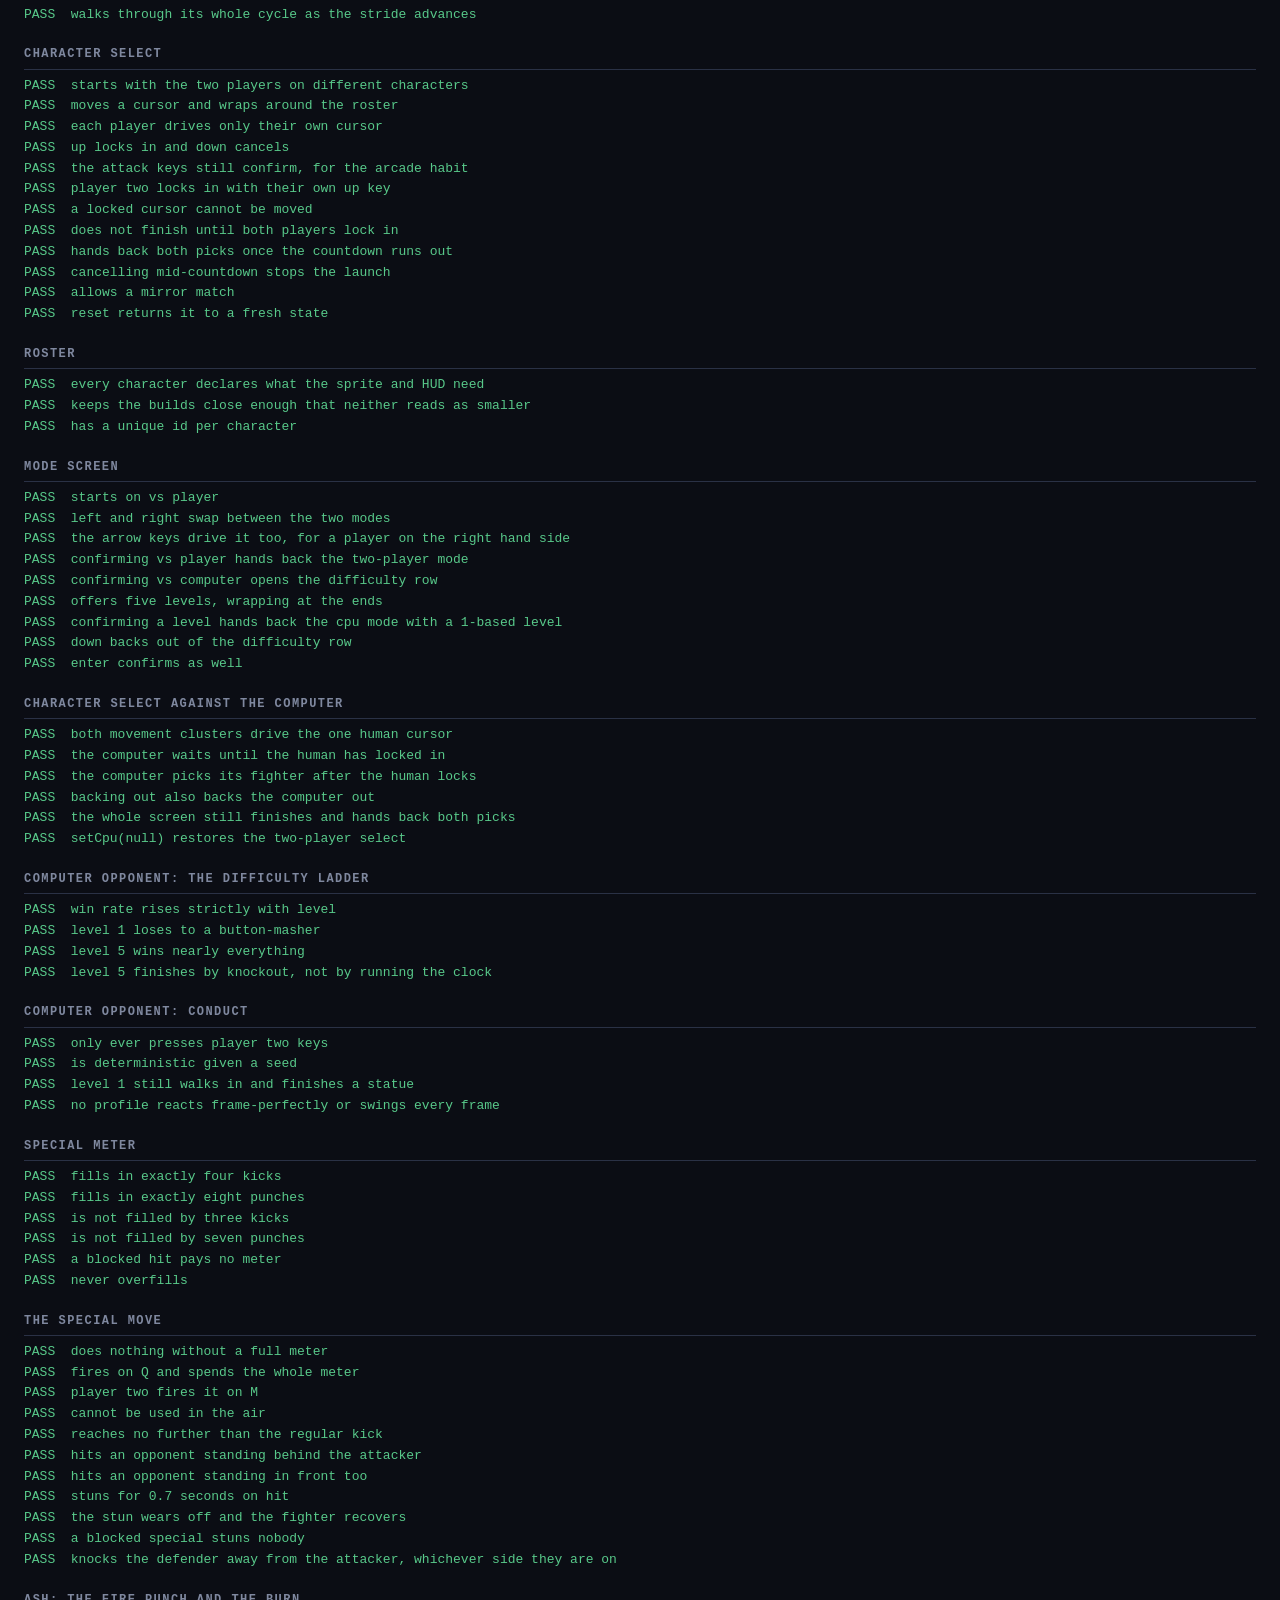
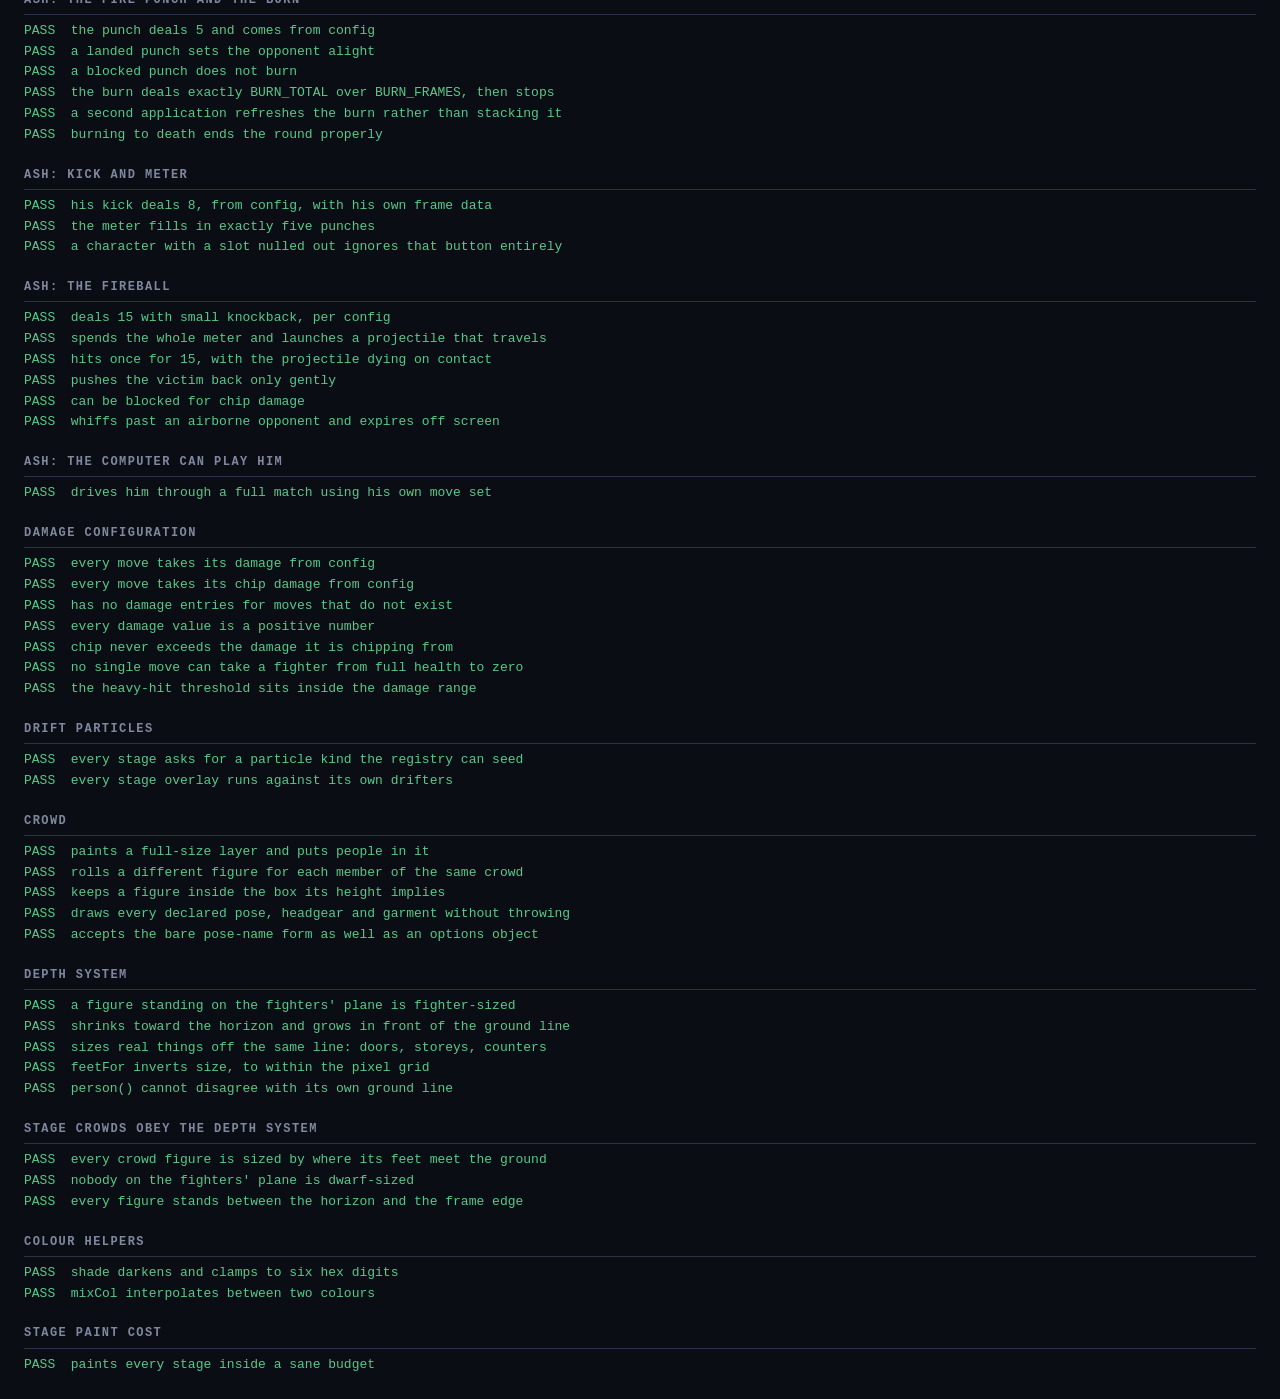
==== commit d4d5098e: "Add ASH, the fire fighter: burning punches, a projectile super, per-character move sets The roster's" ====
--- a/tests/index.html
+++ b/tests/index.html
@@ -33,6 +33,7 @@
   import './mode.test.js';
   import './ai.test.js';
   import './special.test.js';
+  import './fire.test.js';
   import './tuning.test.js';
   import './stages.test.js';
   run(document.getElementById('out'));
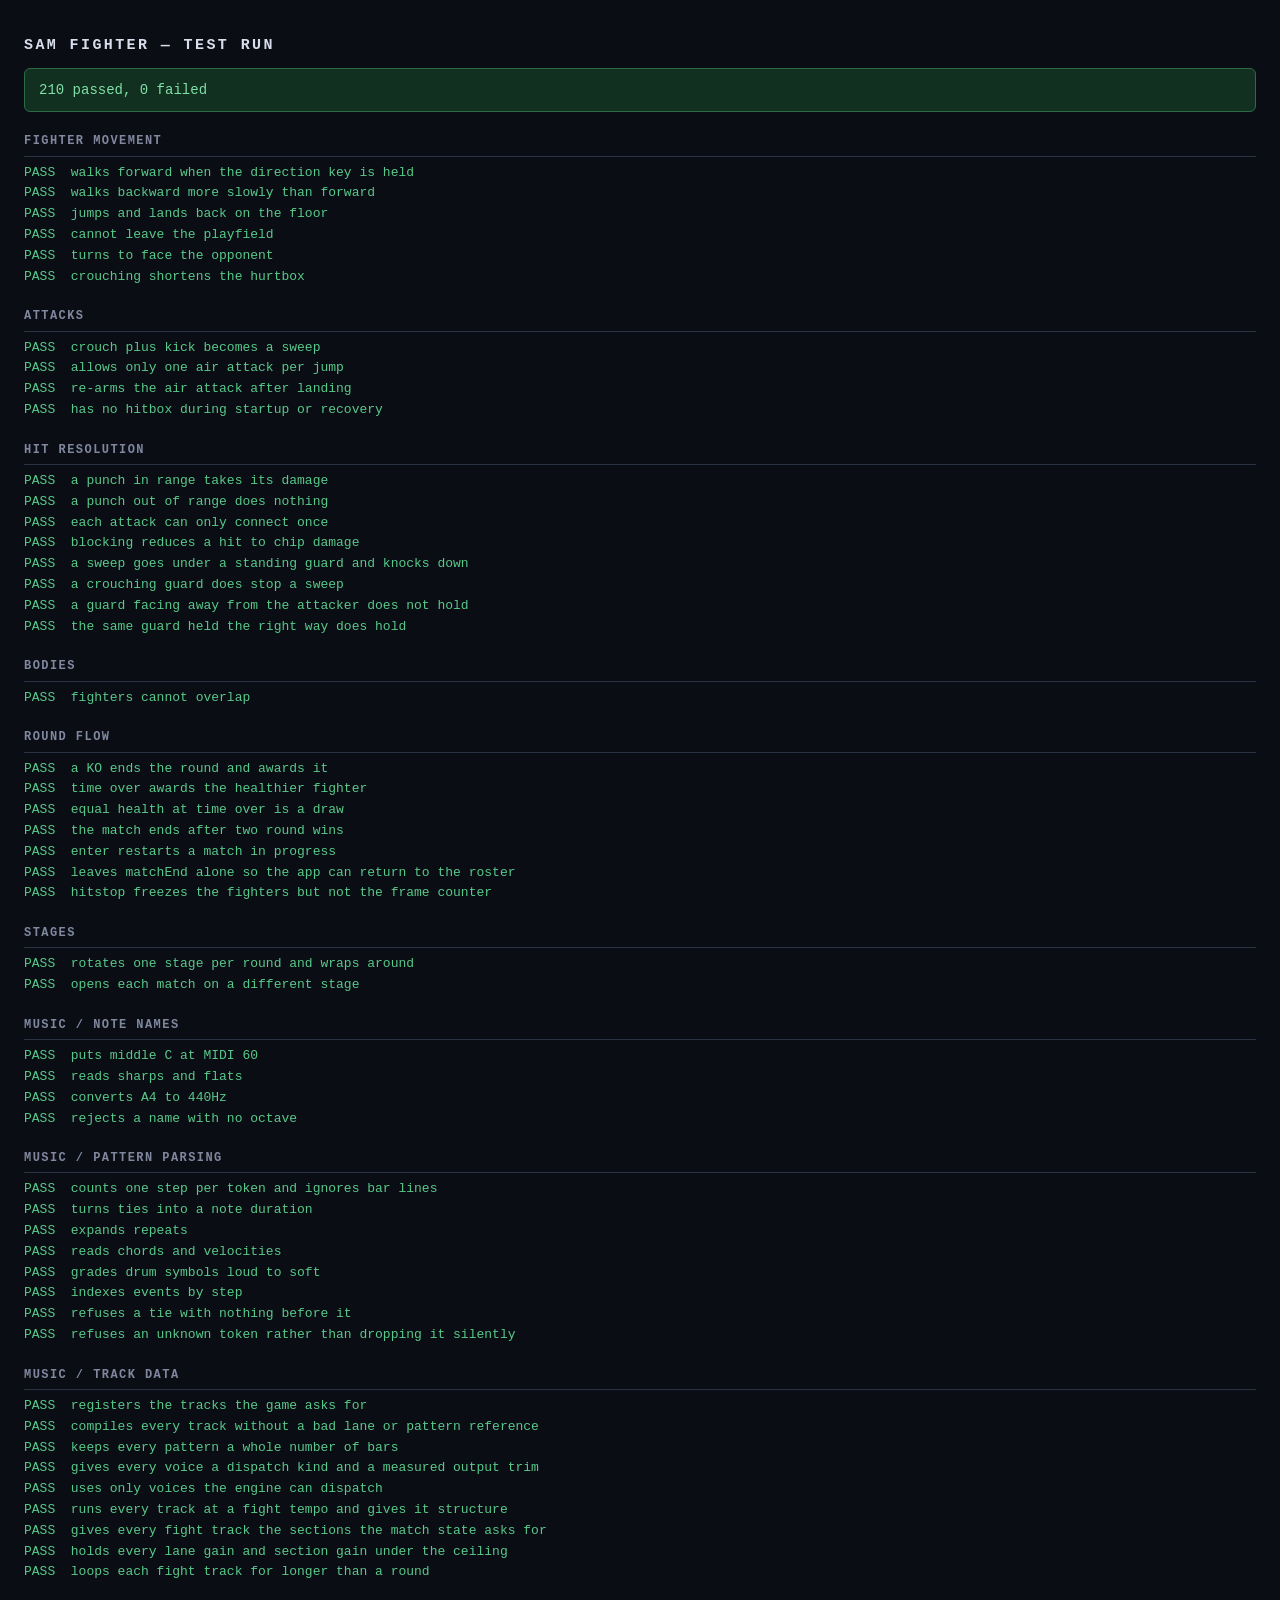
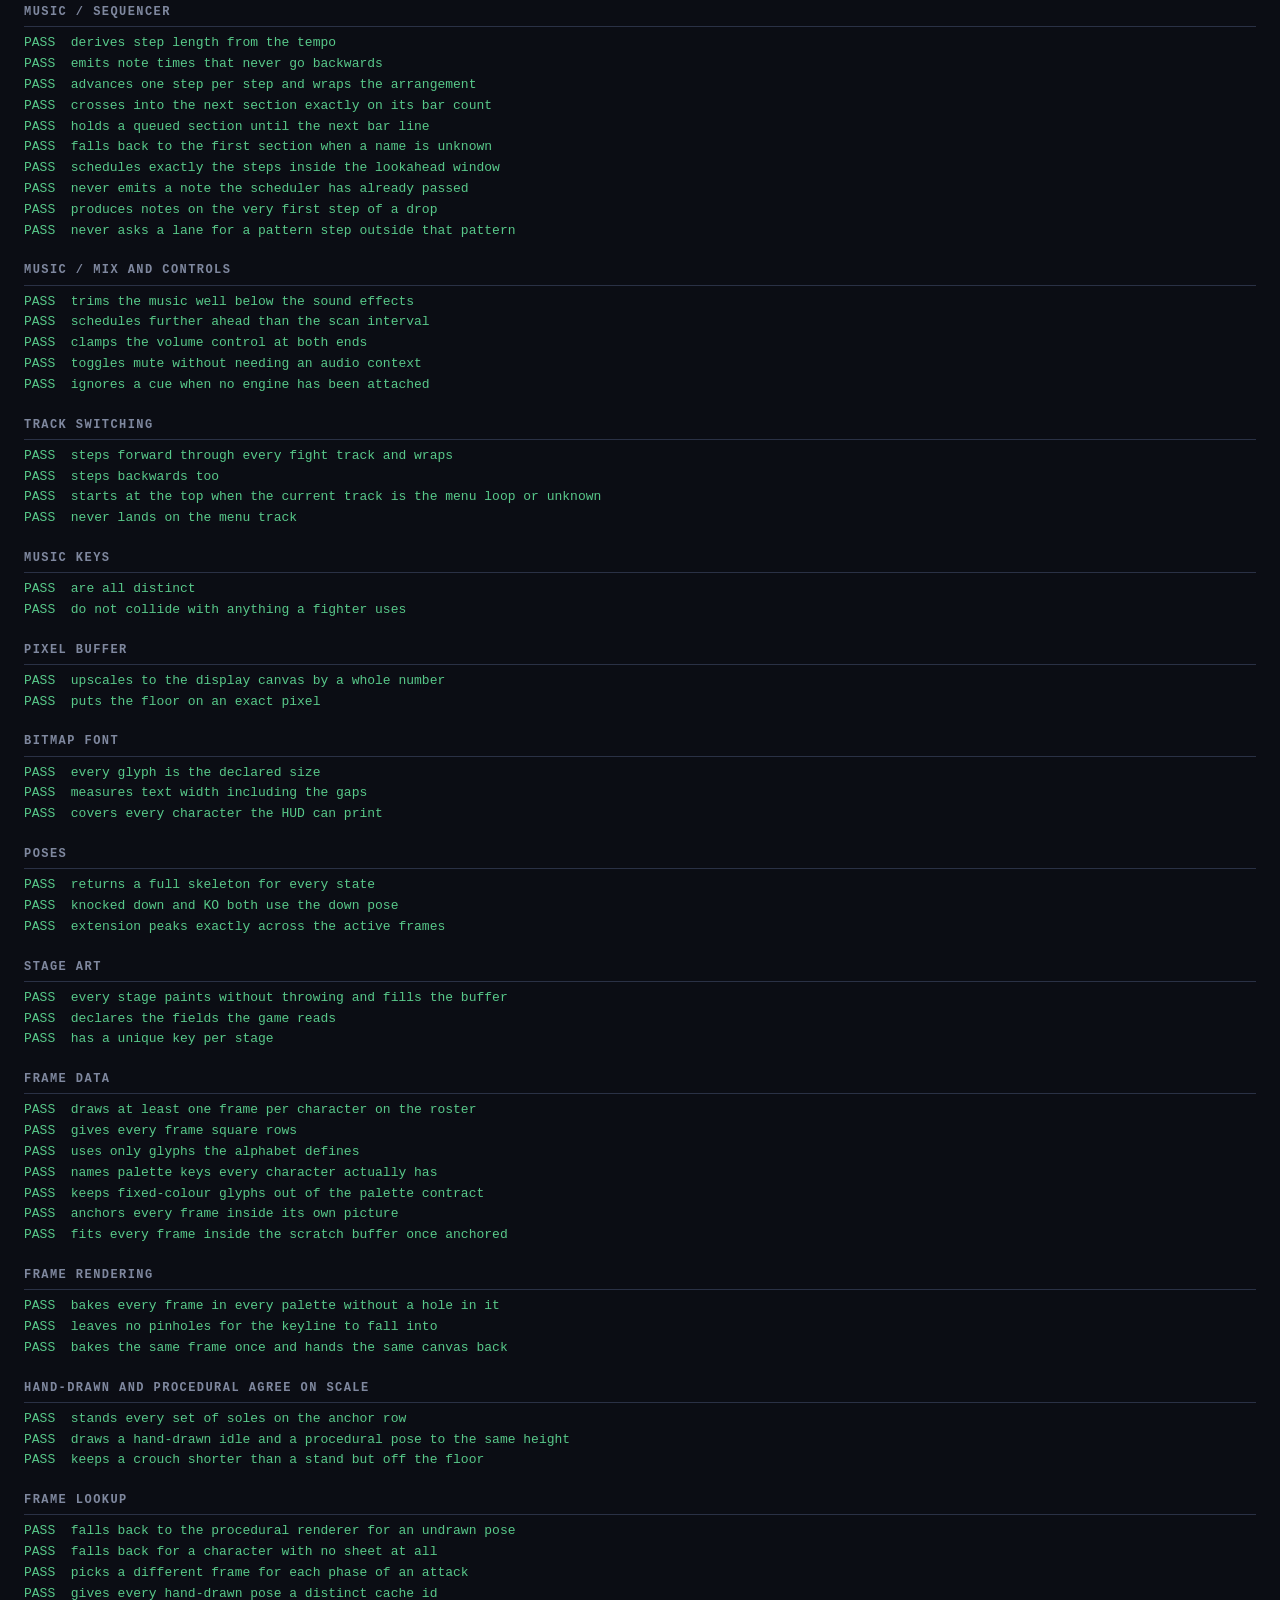
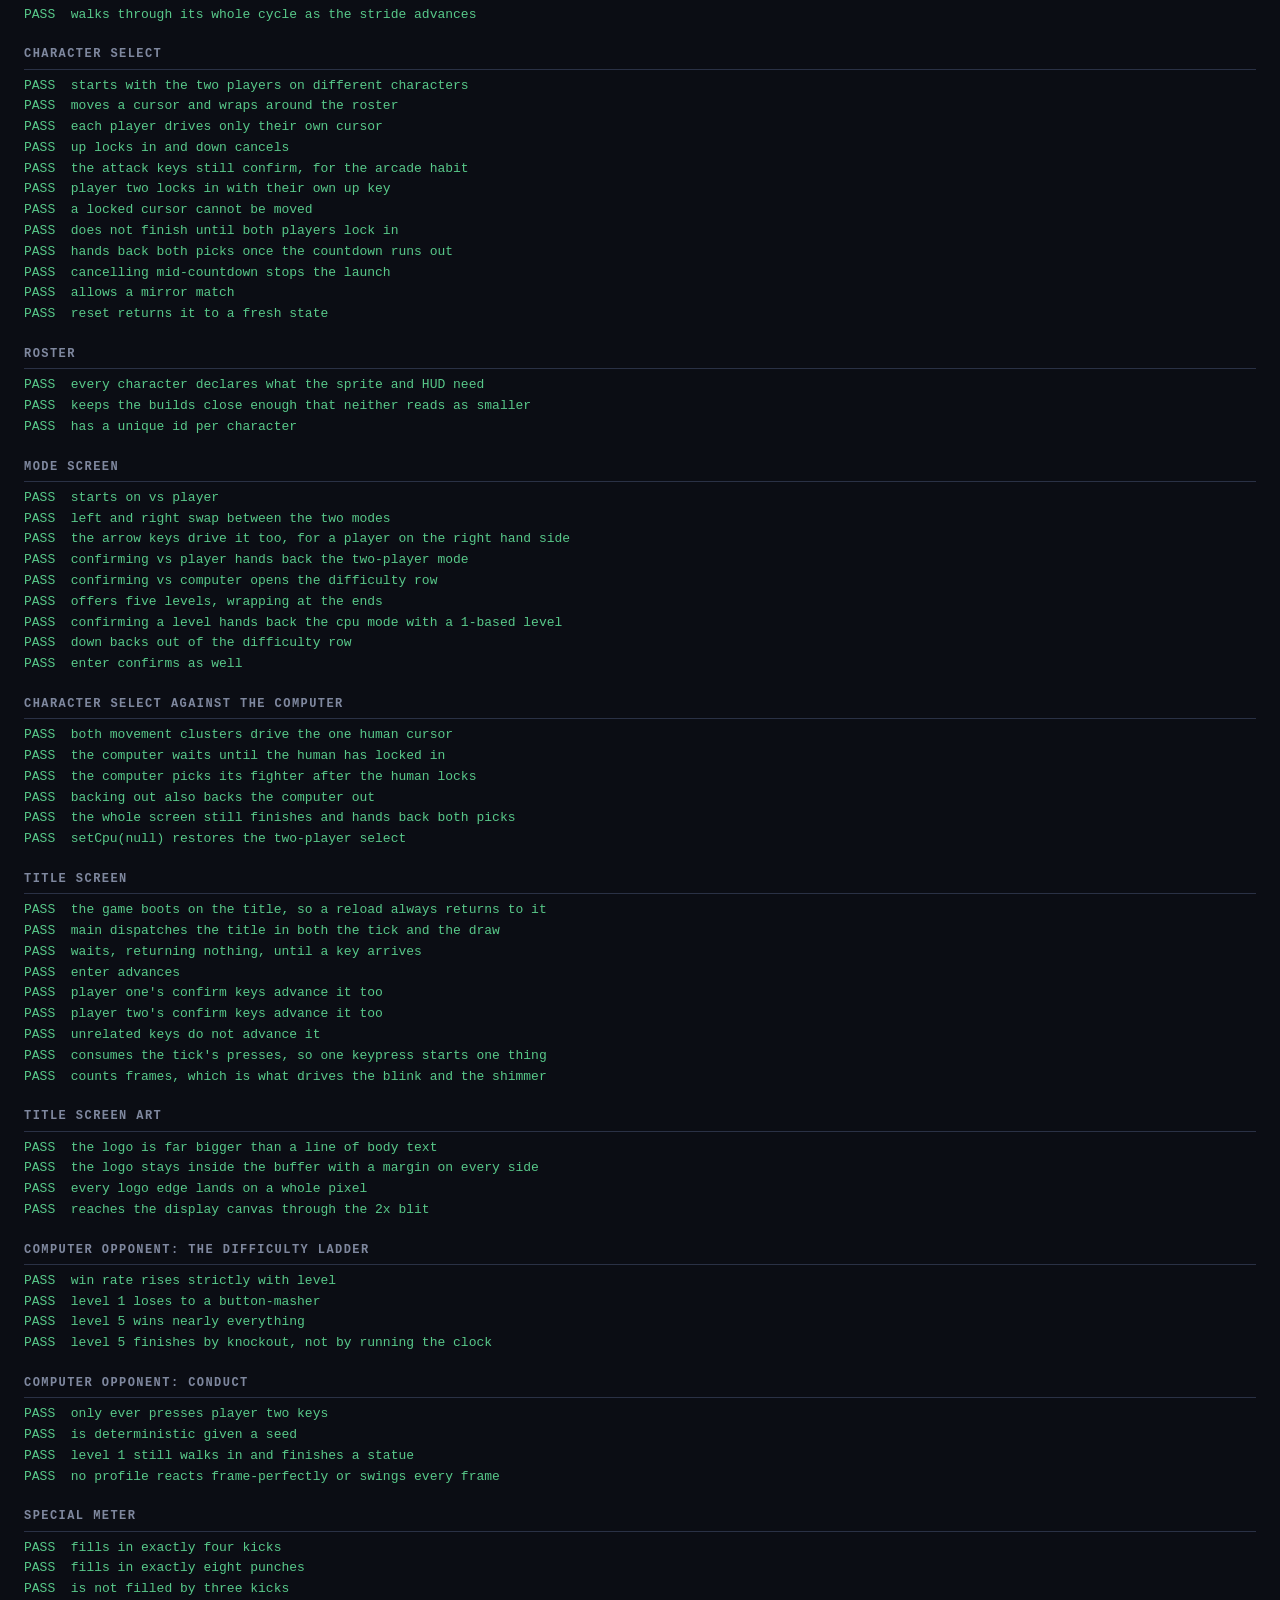
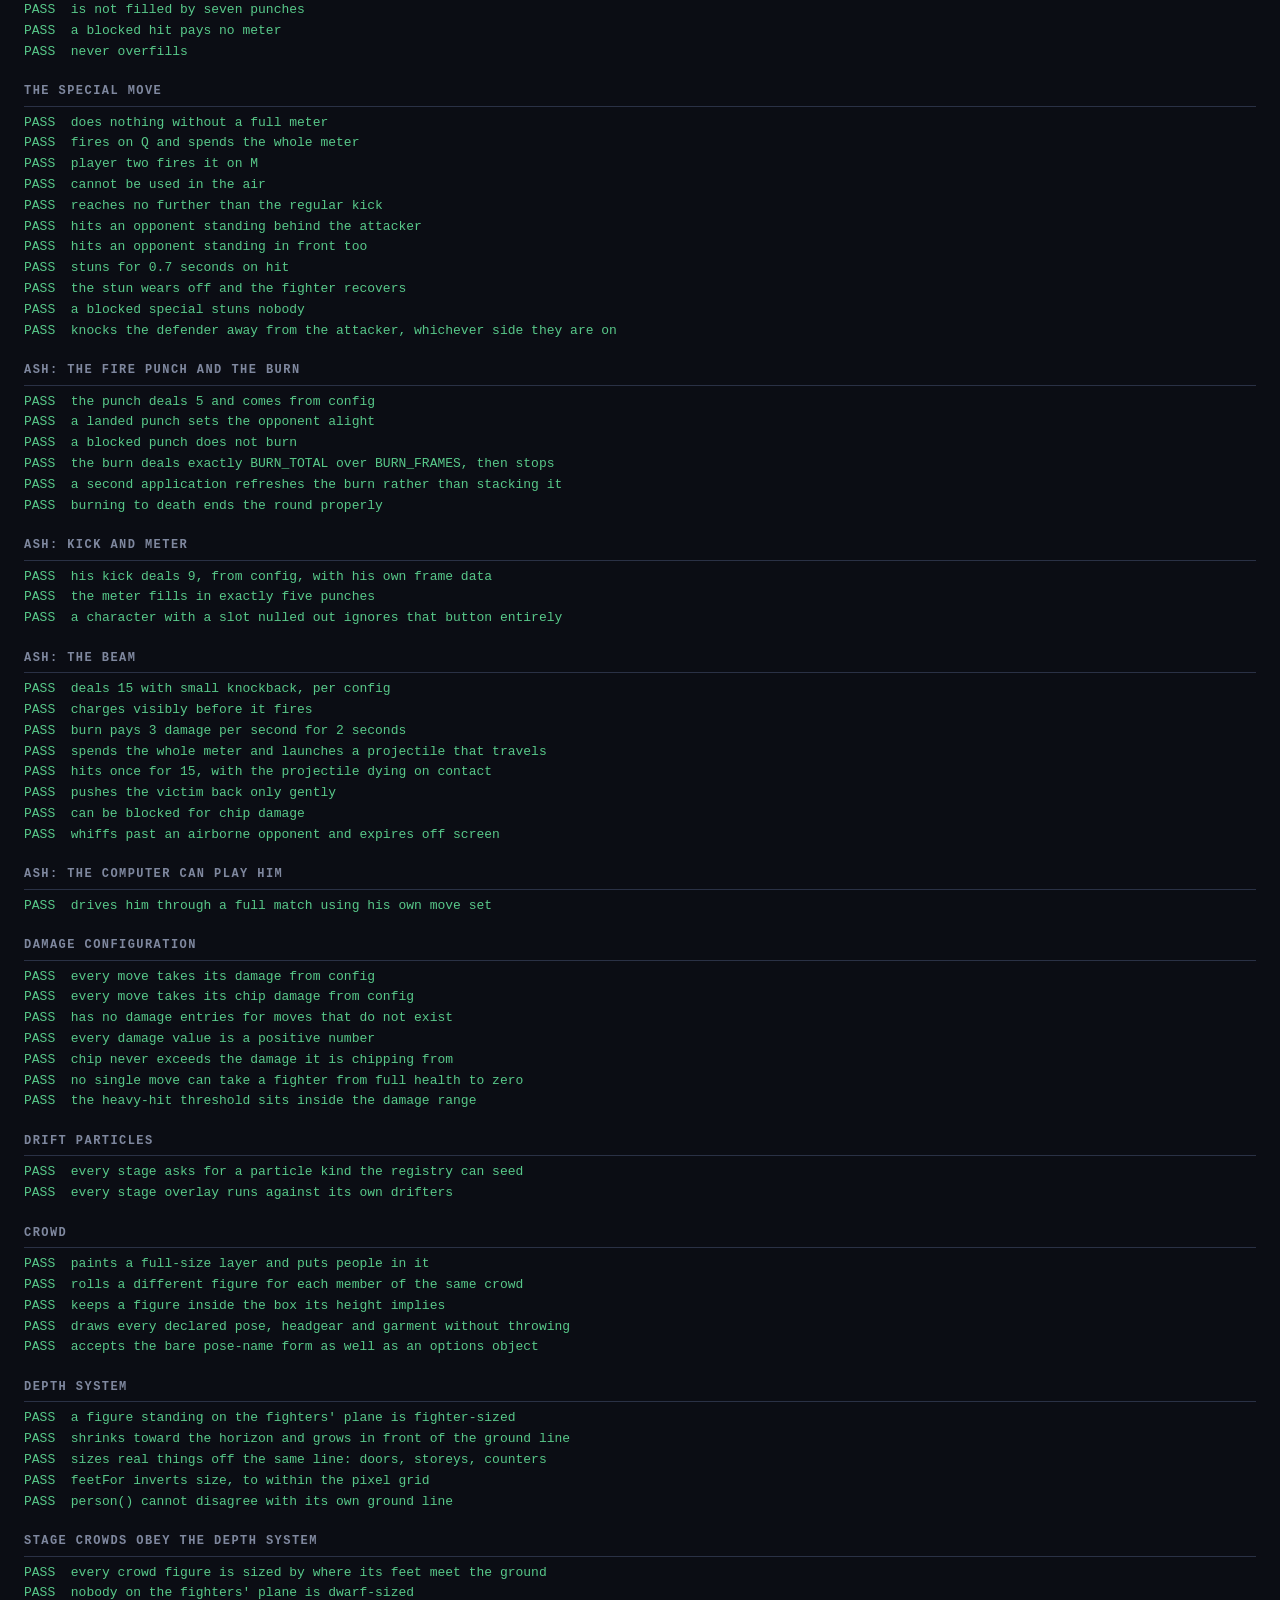
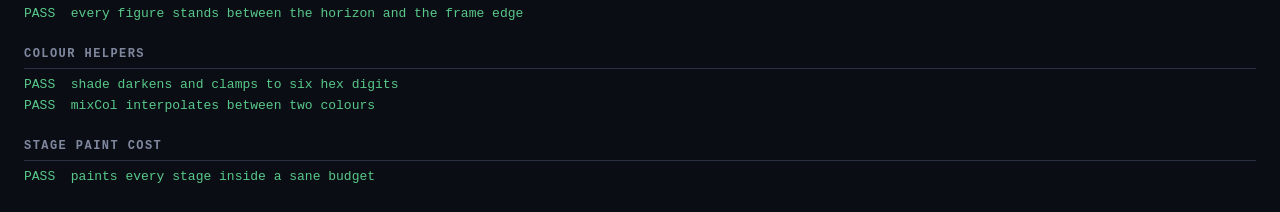
==== commit ce9863e2: "Add the attract title screen The page used to open straight onto the mode select. It now opens on a " ====
--- a/tests/index.html
+++ b/tests/index.html
@@ -31,6 +31,7 @@
   import './frames.test.js';
   import './select.test.js';
   import './mode.test.js';
+  import './title.test.js';
   import './ai.test.js';
   import './special.test.js';
   import './fire.test.js';
